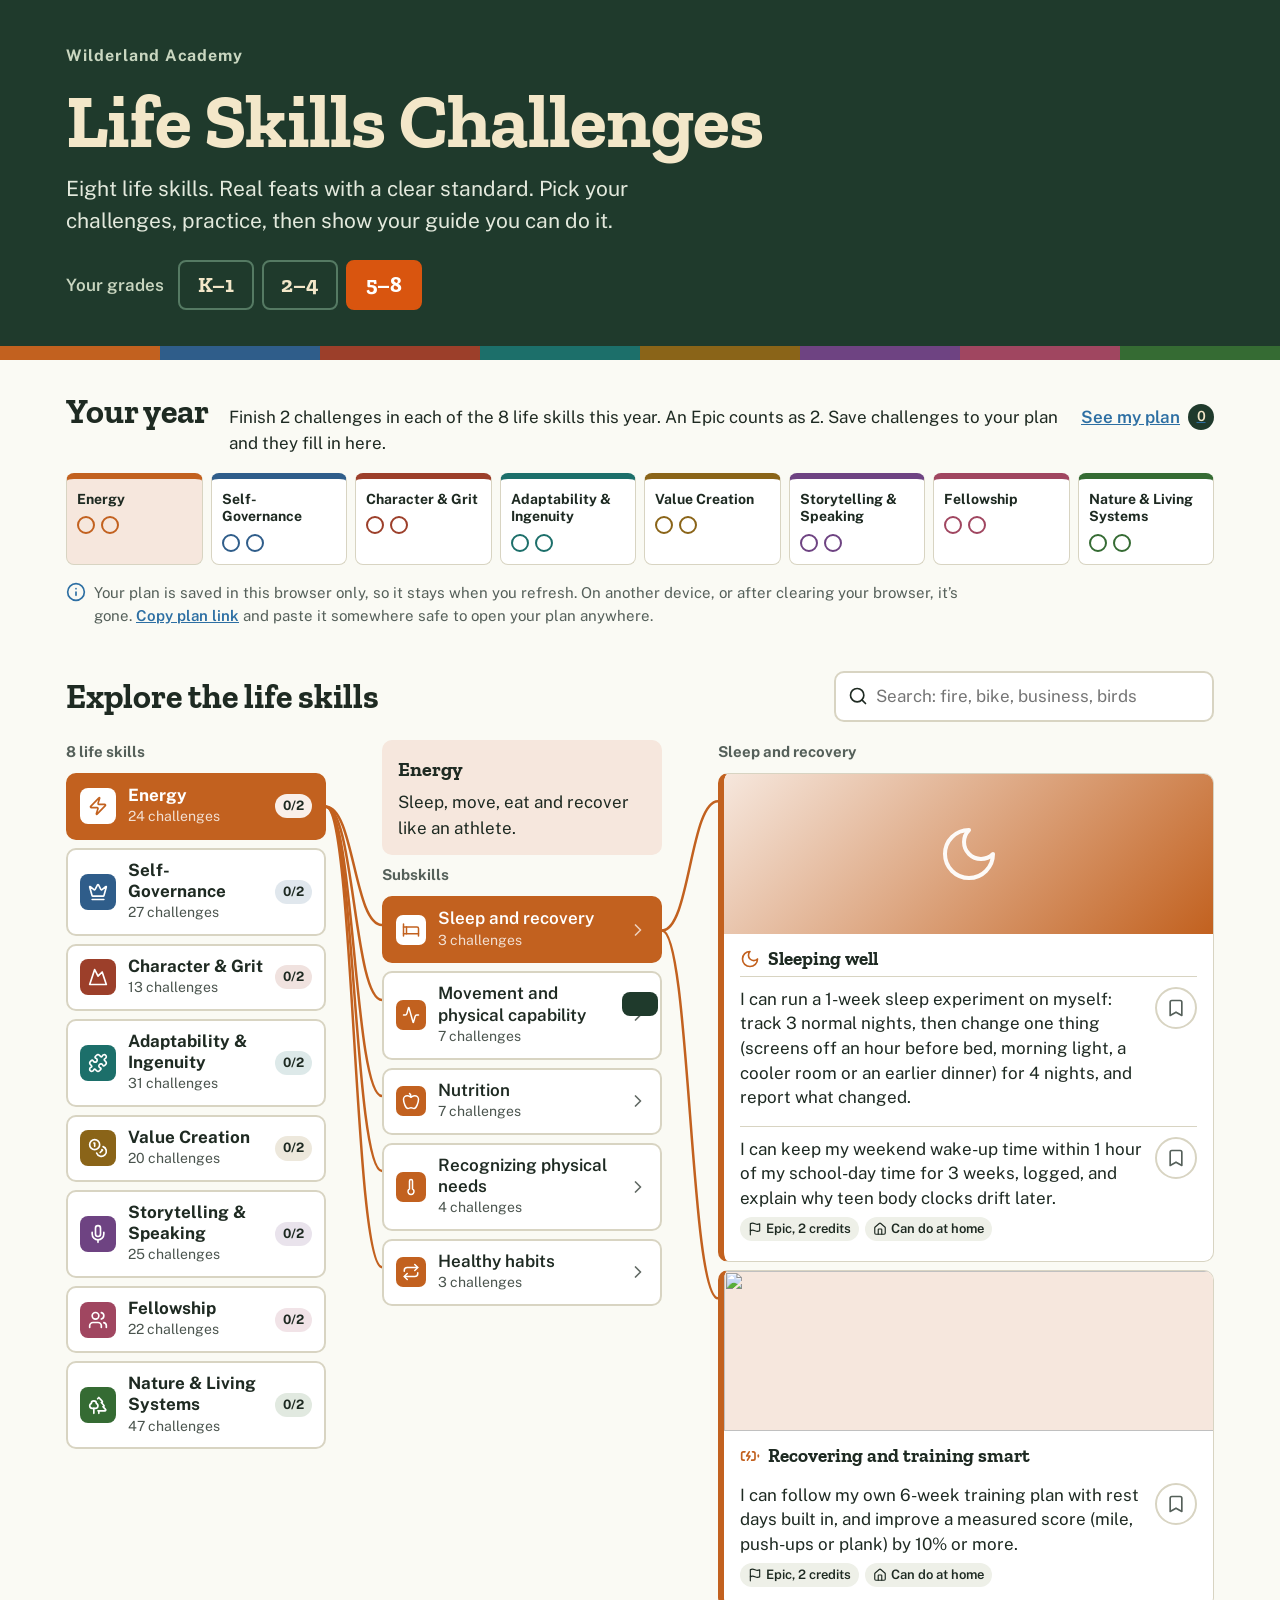
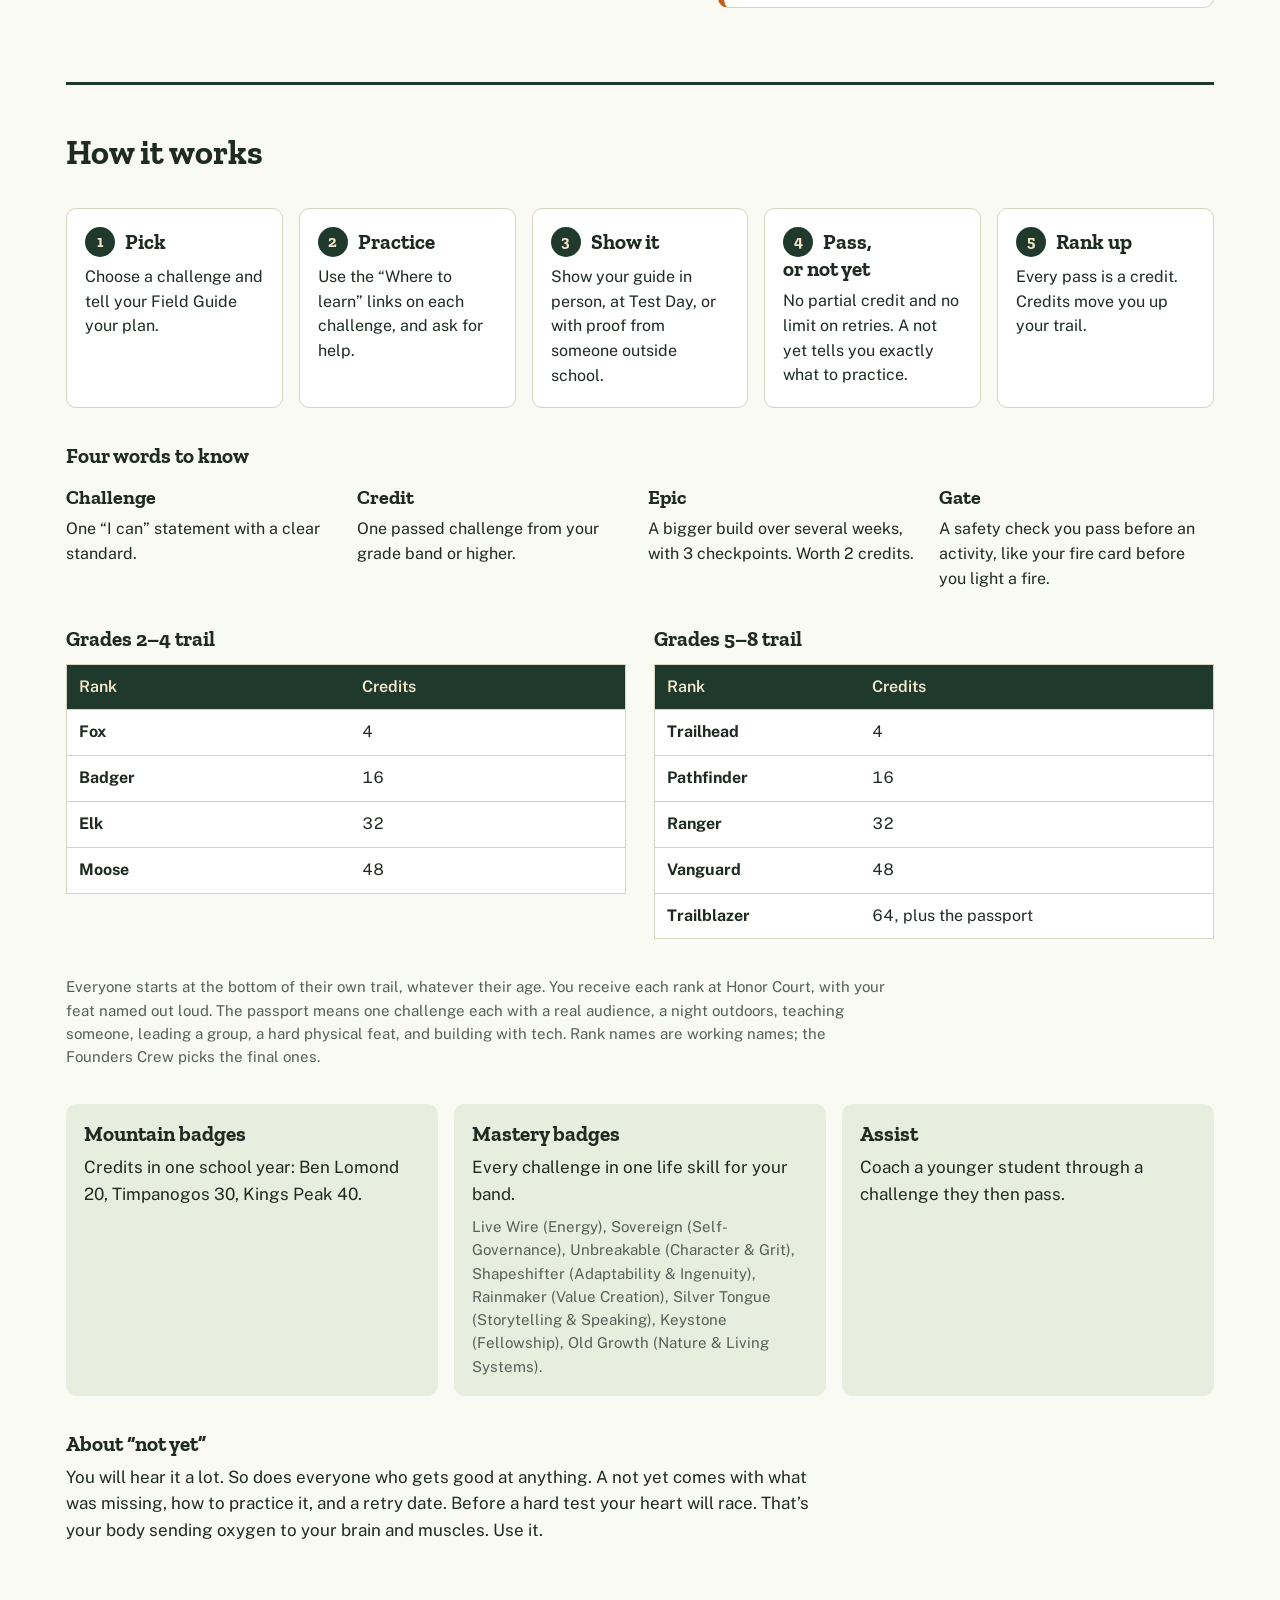
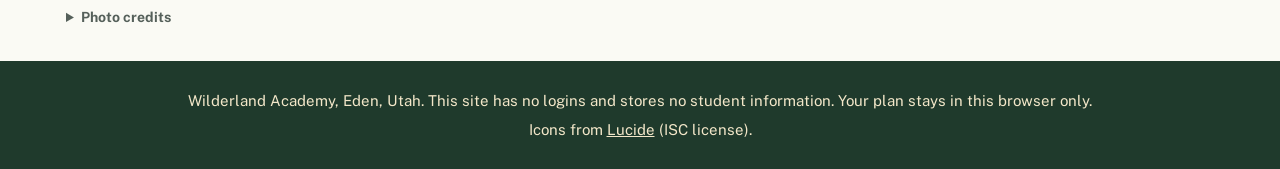
==== index.html @ 4d56d2d3 "Actual first draft" ====
<!doctype html>
<html lang="en">
<head>
<meta charset="utf-8">
<meta name="viewport" content="width=device-width, initial-scale=1">
<title>Wilderland Challenges</title>
<meta name="description" content="Every Wilderland Academy life skills challenge. Pick yours, practice, and show your guide.">
<link rel="preconnect" href="https://fonts.googleapis.com">
<link rel="preconnect" href="https://fonts.gstatic.com" crossorigin>
<link rel="stylesheet" href="https://fonts.googleapis.com/css2?family=Public+Sans:wght@400;600;700&family=Zilla+Slab:wght@600;700&display=swap">
<link rel="stylesheet" href="styles.css">
<link rel="icon" href="data:image/svg+xml,%3Csvg xmlns='http://www.w3.org/2000/svg' viewBox='0 0 32 32'%3E%3Crect width='32' height='32' rx='6' fill='%231F3A2C'/%3E%3Crect x='6' y='20' width='20' height='4' fill='%23E36A24'/%3E%3C/svg%3E">
</head>
<body>
<a class="skip" href="#tree">Skip to challenges</a>

<header class="top">
  <div class="top-inner">
    <p class="school">Wilderland Academy</p>
    <h1>Life Skills Challenges</h1>
    <p class="lede">Eight life skills. Real feats with a clear standard. Pick your challenges, practice, then show your guide you can do it.</p>
    <div class="bands" role="group" aria-label="Your grades">
      <span class="bands-label" id="bands-label">Your grades</span>
      <button class="band" data-band="K–1" aria-pressed="false">K–1</button>
      <button class="band" data-band="2–4" aria-pressed="false">2–4</button>
      <button class="band" data-band="5–8" aria-pressed="false">5–8</button>
    </div>
  </div>
  <div class="strip" id="strip" aria-hidden="true"></div>
</header>

<main>
  <section class="year" id="year" aria-labelledby="year-title">
    <div class="year-head">
      <h2 id="year-title">Your year</h2>
      <p id="year-goal"></p>
      <button class="link-btn" id="open-picks" type="button">See my plan <span class="count" id="picks-count">0</span></button>
    </div>
    <ol class="year-skills" id="year-skills"></ol>
    <p class="save-note"><svg class="ic" aria-hidden="true"><use href="icons.svg#i-info"/></svg>Your plan is saved in this browser only, so it stays when you refresh. On another device, or after clearing your browser, it’s gone. <button class="link-btn" data-copy-link type="button">Copy plan link</button> and paste it somewhere safe to open your plan anywhere.</p>
  </section>

  <section class="explore" aria-labelledby="explore-title">
    <div class="explore-head">
      <h2 id="explore-title">Explore the life skills</h2>
      <label class="search">
        <svg class="ic" aria-hidden="true"><use href="icons.svg#i-search"/></svg>
        <span class="sr">Search all challenges</span>
        <input id="q" type="search" placeholder="Search: fire, bike, business, birds" autocomplete="off">
      </label>
    </div>
    <p id="k1-note" class="note" hidden><b>K–1 is for guides.</b> Every K–1 challenge is led by a guide with the whole crew and done in a single day. Plan one per life skill across the year.</p>

    <div class="tree" id="tree" tabindex="-1">
      <svg class="links" id="links" aria-hidden="true"></svg>
      <div class="col col-skills" id="col-skills" role="list" aria-label="Life skills"></div>
      <div class="col col-subs" id="col-subs" aria-live="polite"></div>
      <div class="col col-comps" id="col-comps" aria-live="polite"></div>
    </div>

    <div class="search-results" id="search-results" hidden aria-live="polite"></div>
  </section>

  <section id="how" class="how" aria-labelledby="how-title">
    <h2 id="how-title">How it works</h2>
    <ol class="steps">
      <li><h3>Pick</h3><p>Choose a challenge and tell your Field Guide your plan.</p></li>
      <li><h3>Practice</h3><p>Use the “Where to learn” links on each challenge, and ask for help.</p></li>
      <li><h3>Show it</h3><p>Show your guide in person, at Test Day, or with proof from someone outside school.</p></li>
      <li><h3>Pass, or not yet</h3><p>No partial credit and no limit on retries. A not yet tells you exactly what to practice.</p></li>
      <li><h3>Rank up</h3><p>Every pass is a credit. Credits move you up your trail.</p></li>
    </ol>

    <div class="words">
      <h3>Four words to know</h3>
      <dl>
        <div><dt>Challenge</dt><dd>One “I can” statement with a clear standard.</dd></div>
        <div><dt>Credit</dt><dd>One passed challenge from your grade band or higher.</dd></div>
        <div><dt>Epic</dt><dd>A bigger build over several weeks, with 3 checkpoints. Worth 2 credits.</dd></div>
        <div><dt>Gate</dt><dd>A safety check you pass before an activity, like your fire card before you light a fire.</dd></div>
      </dl>
    </div>

    <div class="trails">
      <div class="trail">
        <h3>Grades 2–4 trail</h3>
        <table>
          <thead><tr><th scope="col">Rank</th><th scope="col">Credits</th></tr></thead>
          <tbody>
            <tr><td>Fox</td><td>4</td></tr>
            <tr><td>Badger</td><td>16</td></tr>
            <tr><td>Elk</td><td>32</td></tr>
            <tr><td>Moose</td><td>48</td></tr>
          </tbody>
        </table>
      </div>
      <div class="trail">
        <h3>Grades 5–8 trail</h3>
        <table>
          <thead><tr><th scope="col">Rank</th><th scope="col">Credits</th></tr></thead>
          <tbody>
            <tr><td>Trailhead</td><td>4</td></tr>
            <tr><td>Pathfinder</td><td>16</td></tr>
            <tr><td>Ranger</td><td>32</td></tr>
            <tr><td>Vanguard</td><td>48</td></tr>
            <tr><td>Trailblazer</td><td>64, plus the passport</td></tr>
          </tbody>
        </table>
      </div>
    </div>
    <p class="fine">Everyone starts at the bottom of their own trail, whatever their age. You receive each rank at Honor Court, with your feat named out loud. The passport means one challenge each with a real audience, a night outdoors, teaching someone, leading a group, a hard physical feat, and building with tech. Rank names are working names; the Founders Crew picks the final ones.</p>

    <div class="badges">
      <div><h3>Mountain badges</h3><p>Credits in one school year: Ben Lomond 20, Timpanogos 30, Kings Peak 40.</p></div>
      <div><h3>Mastery badges</h3><p>Every challenge in one life skill for your band.</p><p class="badge-names" id="badge-names"></p></div>
      <div><h3>Assist</h3><p>Coach a younger student through a challenge they then pass.</p></div>
    </div>

    <div class="notyet">
      <h3>About “not yet”</h3>
      <p>You will hear it a lot. So does everyone who gets good at anything. A not yet comes with what was missing, how to practice it, and a retry date. Before a hard test your heart will race. That’s your body sending oxygen to your brain and muscles. Use it.</p>
    </div>
  </section>
</main>

<section class="credits" id="credits" hidden>
  <details><summary>Photo credits</summary><p>Photos from Wikimedia Commons, resized and cropped. Each is used under the license linked beside it.</p><ul id="credits-list"></ul></details>
</section>

<footer class="foot">
  <p>Wilderland Academy, Eden, Utah. This site has no logins and stores no student information. Your plan stays in this browser only.</p>
  <p>Icons from <a href="https://lucide.dev" rel="noopener">Lucide</a> (ISC license).</p>
</footer>

<dialog id="detail" class="sheet" aria-labelledby="d-title">
  <div class="sheet-inner" id="detail-body"></div>
</dialog>

<dialog id="picks" class="sheet" aria-labelledby="p-title">
  <div class="sheet-inner">
    <div class="sheet-head">
      <h2 id="p-title">My plan</h2>
      <button class="icon-btn" data-close aria-label="Close"><svg class="ic" aria-hidden="true"><use href="icons.svg#i-x"/></svg></button>
    </div>
    <p class="muted pad" id="picks-sum"></p>
    <ul id="picks-list" class="picks-list"></ul>
    <div class="sheet-actions" id="picks-actions">
      <button class="btn" data-copy-link type="button"><svg class="ic" aria-hidden="true"><use href="icons.svg#i-link"/></svg>Copy plan link</button>
      <button class="btn ghost" id="copy-picks" type="button"><svg class="ic" aria-hidden="true"><use href="icons.svg#i-copy"/></svg>Copy as a list</button>
      <button class="btn ghost" id="clear-picks" type="button"><svg class="ic" aria-hidden="true"><use href="icons.svg#i-trash-2"/></svg>Clear all</button>
    </div>
    <p class="fine pad">Your plan is saved in this browser only. The plan link opens it on any device, and you can paste the list into a message to your Field Guide.</p>
  </div>
</dialog>

<div id="toast" class="toast" role="status" aria-live="polite"></div>

<script src="data.js"></script>
<script src="app.js"></script>
</body>
</html>
---- styles.css ----
/* Layout: a dark masthead with the 8 life-skill colors as one band, a "your year" tracker,
   then a left-to-right tree: life skill -> subskill -> competency and its challenges. */
:root{
  --paper:#FAFAF4;
  --card:#FFFFFF;
  --forest:#1F3A2C;
  --cream:#F3E7C9;
  --ink:#1E2A22;
  --muted:#55605A;
  --line:#D8D4C2;
  --blaze:#D9550F;
  --water:#2D6FA3;
  --slab:'Zilla Slab', Rockwell, 'Roboto Slab', Georgia, serif;
  --sans:'Public Sans', 'Segoe UI', Roboto, Arial, sans-serif;
  color-scheme:light;
}
*{box-sizing:border-box}
html{scroll-behavior:smooth}
@media (prefers-reduced-motion:reduce){html{scroll-behavior:auto}*{transition:none!important}}
body{margin:0;background:var(--paper);color:var(--ink);font:400 17px/1.55 var(--sans);-webkit-font-smoothing:antialiased}
h1,h2,h3{font-family:var(--slab);font-weight:700;line-height:1.15;margin:0;text-wrap:balance}
h2{font-size:clamp(26px,3.4vw,34px)}
h3{font-size:21px}
p{margin:0}
a{color:var(--water)}
button{font:inherit;color:inherit}
:focus-visible{outline:3px solid var(--water);outline-offset:2px}
.sr{position:absolute;width:1px;height:1px;overflow:hidden;clip:rect(0 0 0 0);white-space:nowrap}
.skip{position:absolute;left:-999px;top:8px;background:var(--forest);color:var(--cream);padding:8px 14px;border-radius:6px;z-index:10}
.skip:focus{left:8px}
.ic{width:20px;height:20px;fill:none;stroke:currentColor;stroke-width:2;stroke-linecap:round;stroke-linejoin:round;flex:none}
.muted{color:var(--muted)}
.pad{padding:0 24px}

/* ---------- masthead ---------- */
.top{background:var(--forest);color:var(--cream)}
.top-inner{max-width:1180px;margin:0 auto;padding:44px max(16px,env(safe-area-inset-right,0px)) 36px max(16px,env(safe-area-inset-left,0px));display:flex;flex-direction:column;gap:14px}
.school{font-weight:700;font-size:16px;letter-spacing:.06em;color:#C9D6C0}
.top h1{font-size:clamp(40px,7vw,76px);letter-spacing:-.01em;line-height:1}
.lede{font-size:clamp(18px,2.2vw,21px);max-width:620px;color:#E3E9DD}
.bands{display:flex;align-items:center;gap:8px;flex-wrap:wrap;margin-top:8px}
.bands-label{font-weight:600;margin-right:6px;color:#C9D6C0}
.band{min-width:76px;min-height:46px;padding:6px 16px;border-radius:8px;border:2px solid #557A63;background:transparent;color:var(--cream);font-family:var(--slab);font-weight:700;font-size:22px;cursor:pointer}
.band:hover{border-color:var(--cream)}
.band[aria-pressed="true"]{background:var(--blaze);border-color:var(--blaze);color:#fff}
.strip{display:grid;grid-template-columns:repeat(8,1fr);height:14px}
.strip span{background:var(--c)}

main{max-width:1180px;margin:0 auto;padding:0 max(16px,env(safe-area-inset-right,0px)) 0 max(16px,env(safe-area-inset-left,0px))}

/* ---------- your year ---------- */
.year{padding:32px 0 8px;display:flex;flex-direction:column;gap:16px}
.year-head{display:flex;align-items:baseline;gap:8px 20px;flex-wrap:wrap}
.year-head p{flex:1 1 320px}
.link-btn{background:none;border:0;padding:0;cursor:pointer;color:var(--water);text-decoration:underline;font-weight:600;display:inline-flex;gap:8px;align-items:center}
.count{display:inline-grid;place-items:center;min-width:26px;height:26px;padding:0 7px;border-radius:13px;background:var(--forest);color:var(--cream);font-size:14px}
.year-skills{list-style:none;margin:0;padding:0;display:grid;grid-template-columns:repeat(8,minmax(0,1fr));gap:8px}
.ys{all:unset;box-sizing:border-box;cursor:pointer;display:flex;flex-direction:column;gap:8px;width:100%;height:100%;padding:12px 10px;border-radius:8px;background:var(--card);border:1px solid var(--line);border-top:6px solid var(--c)}
.ys:focus-visible{outline:3px solid var(--water);outline-offset:2px}
.ys[aria-current="true"]{background:var(--tint)}
.ys-name{font-weight:700;font-size:14px;line-height:1.25}
.dots{display:flex;gap:6px}
.dot{width:18px;height:18px;border-radius:50%;border:2px solid var(--c)}
.dot.on{background:var(--c)}
.ys.done .ys-name::after{content:" ✓";color:var(--c)}

/* ---------- explore / tree ---------- */
.explore{padding:36px 0 56px;display:flex;flex-direction:column;gap:18px}
.explore-head{display:flex;gap:12px 24px;align-items:center;justify-content:space-between;flex-wrap:wrap}
.search{flex:0 1 380px;display:flex;align-items:center;gap:8px;background:var(--card);border:2px solid var(--line);border-radius:10px;padding:0 12px;min-height:46px}
.search:focus-within{border-color:var(--water)}
.search input{flex:1;border:0;outline:0;font:inherit;background:transparent;min-width:0;padding:10px 0}
.note{background:var(--card);border-left:5px solid var(--water);padding:12px 16px;border-radius:6px;max-width:760px}

.tree{position:relative;display:grid;grid-template-columns:minmax(0,260px) minmax(0,280px) minmax(0,1fr);gap:56px;align-items:start}
.links{position:absolute;inset:0;width:100%;height:100%;pointer-events:none;overflow:visible}
.links path{fill:none;stroke-width:2.5}
.col{position:relative;display:flex;flex-direction:column;gap:8px;min-width:0}
.col-title{font-size:15px;font-weight:700;color:var(--muted);margin-bottom:2px;display:flex;align-items:center;gap:8px}
.back{display:none}

.node{all:unset;box-sizing:border-box;cursor:pointer;display:flex;align-items:center;gap:12px;width:100%;padding:10px 12px;border-radius:10px;background:var(--card);border:2px solid var(--line);min-height:56px}
.node:hover{border-color:var(--c)}
.node:focus-visible{outline:3px solid var(--water);outline-offset:2px}
.node[aria-current="true"]{border-color:var(--c);background:var(--c);color:#fff}
.node .badge{width:36px;height:36px;border-radius:8px;display:grid;place-items:center;background:var(--c);color:#fff;flex:none}
.node[aria-current="true"] .badge{background:#fff;color:var(--c)}
.node-text{flex:1;min-width:0;display:flex;flex-direction:column}
.node-name{font-weight:700;line-height:1.25}
.node-sub{font-size:14px;opacity:.8}
.node .chev{opacity:.7}
.node.sub{min-height:48px}
.node.sub .node-name{font-weight:600}
.prog{font-size:13px;font-weight:700;padding:2px 8px;border-radius:999px;background:var(--tint);color:var(--ink);flex:none}
.node[aria-current="true"] .prog{background:rgba(255,255,255,.9)}

.skill-intro{background:var(--tint);border-radius:10px;padding:14px 16px;display:flex;flex-direction:column;gap:4px}
.skill-intro b{font-family:var(--slab);font-size:20px}
.comp{background:var(--card);border:1px solid var(--line);border-left:6px solid var(--c);border-radius:10px;padding:14px 16px 10px;display:flex;flex-direction:column;gap:6px}
.comp h3{font-size:19px;display:flex;align-items:center;gap:8px}
.comp h3 .ic{color:var(--c)}
.ch{display:flex;gap:12px;align-items:flex-start;padding:10px 0;border-top:1px solid var(--line)}
.ch:first-of-type{border-top:0}
.ch-open{all:unset;cursor:pointer;flex:1;min-width:0;display:flex;flex-direction:column;gap:6px}
.ch-open:focus-visible{outline:3px solid var(--water);outline-offset:2px}
.ch-text{line-height:1.45}
.ch-open:hover .ch-text{text-decoration:underline;text-decoration-color:var(--c)}
.tags{display:flex;gap:6px;flex-wrap:wrap}
.tag{font-size:13px;font-weight:600;padding:2px 8px;border-radius:999px;background:#EEF0E8;color:var(--ink);display:inline-flex;align-items:center;gap:4px}
.tag .ic{width:14px;height:14px}
.pick{width:42px;height:42px;border-radius:50%;border:2px solid var(--line);background:var(--card);display:grid;place-items:center;cursor:pointer;color:var(--muted);flex:none}
.pick[aria-pressed="true"]{background:var(--forest);border-color:var(--forest);color:var(--cream)}
.empty-col{color:var(--muted);font-size:15px;padding:8px 2px}

.search-results{display:flex;flex-direction:column;gap:12px}
.search-results .comp{max-width:820px}

/* ---------- how it works ---------- */
.how{border-top:3px solid var(--forest);padding:48px 0 64px;display:flex;flex-direction:column;gap:36px}
.steps{list-style:none;padding:0;margin:0;display:grid;grid-template-columns:repeat(5,minmax(0,1fr));gap:16px;counter-reset:s}
.steps li{counter-increment:s;background:var(--card);border:1px solid var(--line);border-radius:10px;padding:18px}
.steps h3::before{content:counter(s);display:inline-grid;place-items:center;width:30px;height:30px;border-radius:50%;background:var(--forest);color:var(--cream);font-size:16px;margin-right:10px;vertical-align:2px}
.steps p{margin-top:8px;font-size:16px}
.words dl{margin:14px 0 0;display:grid;grid-template-columns:repeat(auto-fit,minmax(220px,1fr));gap:16px}
.words dt{font-family:var(--slab);font-weight:700;font-size:20px}
.words dd{margin:4px 0 0;font-size:16px}
.trails{display:grid;grid-template-columns:1fr 1fr;gap:28px}
.trail table{width:100%;border-collapse:collapse;margin-top:12px;background:var(--card);border:1px solid var(--line);font-variant-numeric:tabular-nums}
.trail th,.trail td{text-align:left;padding:10px 12px;border-bottom:1px solid var(--line);font-size:16px}
.trail th{background:var(--forest);color:var(--cream);font-weight:600}
.trail td:first-child{font-weight:700}
.fine{font-size:15px;color:var(--muted);max-width:820px}
.badges{display:grid;grid-template-columns:repeat(3,minmax(0,1fr));gap:16px}
.badges>div{background:#E7EEDD;border-radius:10px;padding:18px;display:flex;flex-direction:column;gap:8px}
.badge-names{font-size:15px;color:var(--muted)}
.notyet{max-width:760px;display:flex;flex-direction:column;gap:8px}
.foot{background:var(--forest);color:var(--cream);padding:28px max(16px,env(safe-area-inset-right,0px)) 28px max(16px,env(safe-area-inset-left,0px));font-size:15px;display:flex;flex-direction:column;gap:6px;align-items:center;text-align:center}
.foot a{color:var(--cream)}

/* ---------- sheets ---------- */
.sheet{border:0;padding:0;border-radius:14px;width:min(720px,calc(100vw - 32px));max-height:calc(100vh - 48px);background:var(--paper);color:var(--ink);box-shadow:0 24px 60px rgba(30,42,34,.35)}
.sheet::backdrop{background:rgba(30,42,34,.55)}
.sheet-inner{display:flex;flex-direction:column;gap:18px;padding:0 0 24px}
.d-band{background:var(--c);color:#fff;padding:22px 72px 20px 24px;display:flex;gap:14px;align-items:center}
.d-band .badge{width:48px;height:48px;border-radius:10px;background:#fff;color:var(--c);display:grid;place-items:center;flex:none}
.d-band .badge .ic{width:26px;height:26px}
.d-crumb{font-size:15px;font-weight:600;line-height:1.35}
.sheet-head{display:flex;justify-content:space-between;align-items:flex-start;gap:16px;padding:22px 24px 0}
.sheet-sec{padding:0 24px;display:flex;flex-direction:column;gap:6px}
.sheet-sec h3{font-size:19px}
.icon-btn{width:42px;height:42px;border-radius:50%;border:2px solid var(--line);background:var(--card);display:grid;place-items:center;cursor:pointer;flex:none}
.d-close{position:absolute;right:14px;top:14px;z-index:2}
.d-title{font-family:var(--sans);font-weight:700;font-size:22px;line-height:1.35;padding:0 24px}
.facts{display:grid;grid-template-columns:repeat(auto-fit,minmax(150px,1fr));gap:12px;padding:0 24px}
.fact{background:var(--card);border:1px solid var(--line);border-radius:8px;padding:12px 14px;font-size:15px}
.fact b{display:block;font-size:14px;color:var(--muted);font-weight:600;margin-bottom:2px}
.callout{margin:0 24px;padding:14px 16px;border-radius:8px;background:var(--card);border-left:5px solid var(--water);font-size:16px}
.res{list-style:none;margin:0;padding:0;display:flex;flex-direction:column;gap:8px}
.res a{display:inline-flex;gap:6px;align-items:center;font-weight:600}
.res small{color:var(--muted);font-weight:400}
.cps{margin:0;padding-left:22px;display:flex;flex-direction:column;gap:4px}
.sheet-actions{display:flex;gap:12px;flex-wrap:wrap;padding:0 24px}
.btn{display:inline-flex;align-items:center;gap:8px;min-height:44px;padding:8px 18px;border-radius:8px;border:2px solid var(--forest);background:var(--forest);color:var(--cream);font-weight:700;cursor:pointer}
.btn.ghost{background:var(--card);color:var(--forest)}
.picks-list{list-style:none;margin:0;padding:0 24px;display:flex;flex-direction:column;gap:10px}
.picks-list li{display:flex;gap:12px;align-items:flex-start;background:var(--card);border:1px solid var(--line);border-left:5px solid var(--c);border-radius:8px;padding:10px 12px}
.picks-list li button.open{all:unset;cursor:pointer;flex:1;font-size:16px}
.picks-list li button.open:focus-visible{outline:3px solid var(--water)}
.picks-list .sk{display:block;font-size:13px;color:var(--muted);font-weight:600}
.toast{position:fixed;left:50%;bottom:calc(24px + env(safe-area-inset-bottom,0px));transform:translateX(-50%) translateY(140px);background:var(--forest);color:var(--cream);padding:12px 18px;border-radius:8px;font-weight:600;transition:transform .2s ease;z-index:20}
.toast.show{transform:translateX(-50%) translateY(0)}

/* ---------- responsive ---------- */
@media (max-width:1060px){
  .year-skills{grid-template-columns:repeat(4,minmax(0,1fr))}
  .tree{grid-template-columns:minmax(0,230px) minmax(0,240px) minmax(0,1fr);gap:40px}
  .steps{grid-template-columns:repeat(2,minmax(0,1fr))}
  .badges{grid-template-columns:1fr}
}
/* Narrow: one level of the tree at a time, with a back button. */
@media (max-width:820px){
  .tree{display:block}
  .links{display:none}
  .col{display:none}
  .tree[data-level="0"] .col-skills,
  .tree[data-level="1"] .col-subs,
  .tree[data-level="2"] .col-comps{display:flex}
  .back{display:inline-flex;align-items:center;gap:4px;background:none;border:0;padding:6px 0;color:var(--water);font-weight:700;cursor:pointer}
}
@media (max-width:640px){
  body{font-size:16px}
  .year-skills{grid-template-columns:repeat(2,minmax(0,1fr))}
  .trails{grid-template-columns:1fr}
  .steps{grid-template-columns:1fr}
  .search{flex:1 1 100%}
  .sheet{width:100vw;max-width:100vw;max-height:100vh;height:100vh;border-radius:0;margin:0}
}

/* additions: subskill icons, photos, save note, credits */
.node.sub .badge{width:30px;height:30px;border-radius:7px}
.node.sub .badge .ic{width:18px;height:18px}
.comp{overflow:hidden}
.comp.has-img{padding-top:0}
.comp-img{display:block;width:calc(100% + 32px);max-width:none;height:160px;object-fit:cover;margin:0 -16px 8px;background:var(--tint)}
.d-img{display:block;width:100%;height:220px;object-fit:cover;background:var(--tint)}
.credit{font-size:13px;color:var(--muted);padding:0 24px}
.credit a{color:var(--muted)}
.save-note{display:block;font-size:15px;color:var(--muted);max-width:900px;padding-left:28px;position:relative}
.save-note .ic{position:absolute;left:0;top:1px;color:var(--water)}
.save-note .link-btn{display:inline;font-size:15px}
.credits{max-width:1180px;margin:0 auto 32px;padding:0 max(16px,env(safe-area-inset-right,0px)) 0 max(16px,env(safe-area-inset-left,0px));font-size:14px;color:var(--muted)}
.credits summary{cursor:pointer;font-weight:700}
.credits ul{margin:10px 0 0;padding-left:18px;display:flex;flex-direction:column;gap:4px}
@media (max-width:640px){.comp-img{height:130px}}
.comp-band{display:grid;place-items:center;background:linear-gradient(135deg,var(--tint),var(--c));color:#fff}
.comp-band .ic{width:64px;height:64px;stroke-width:1.5;opacity:.95}
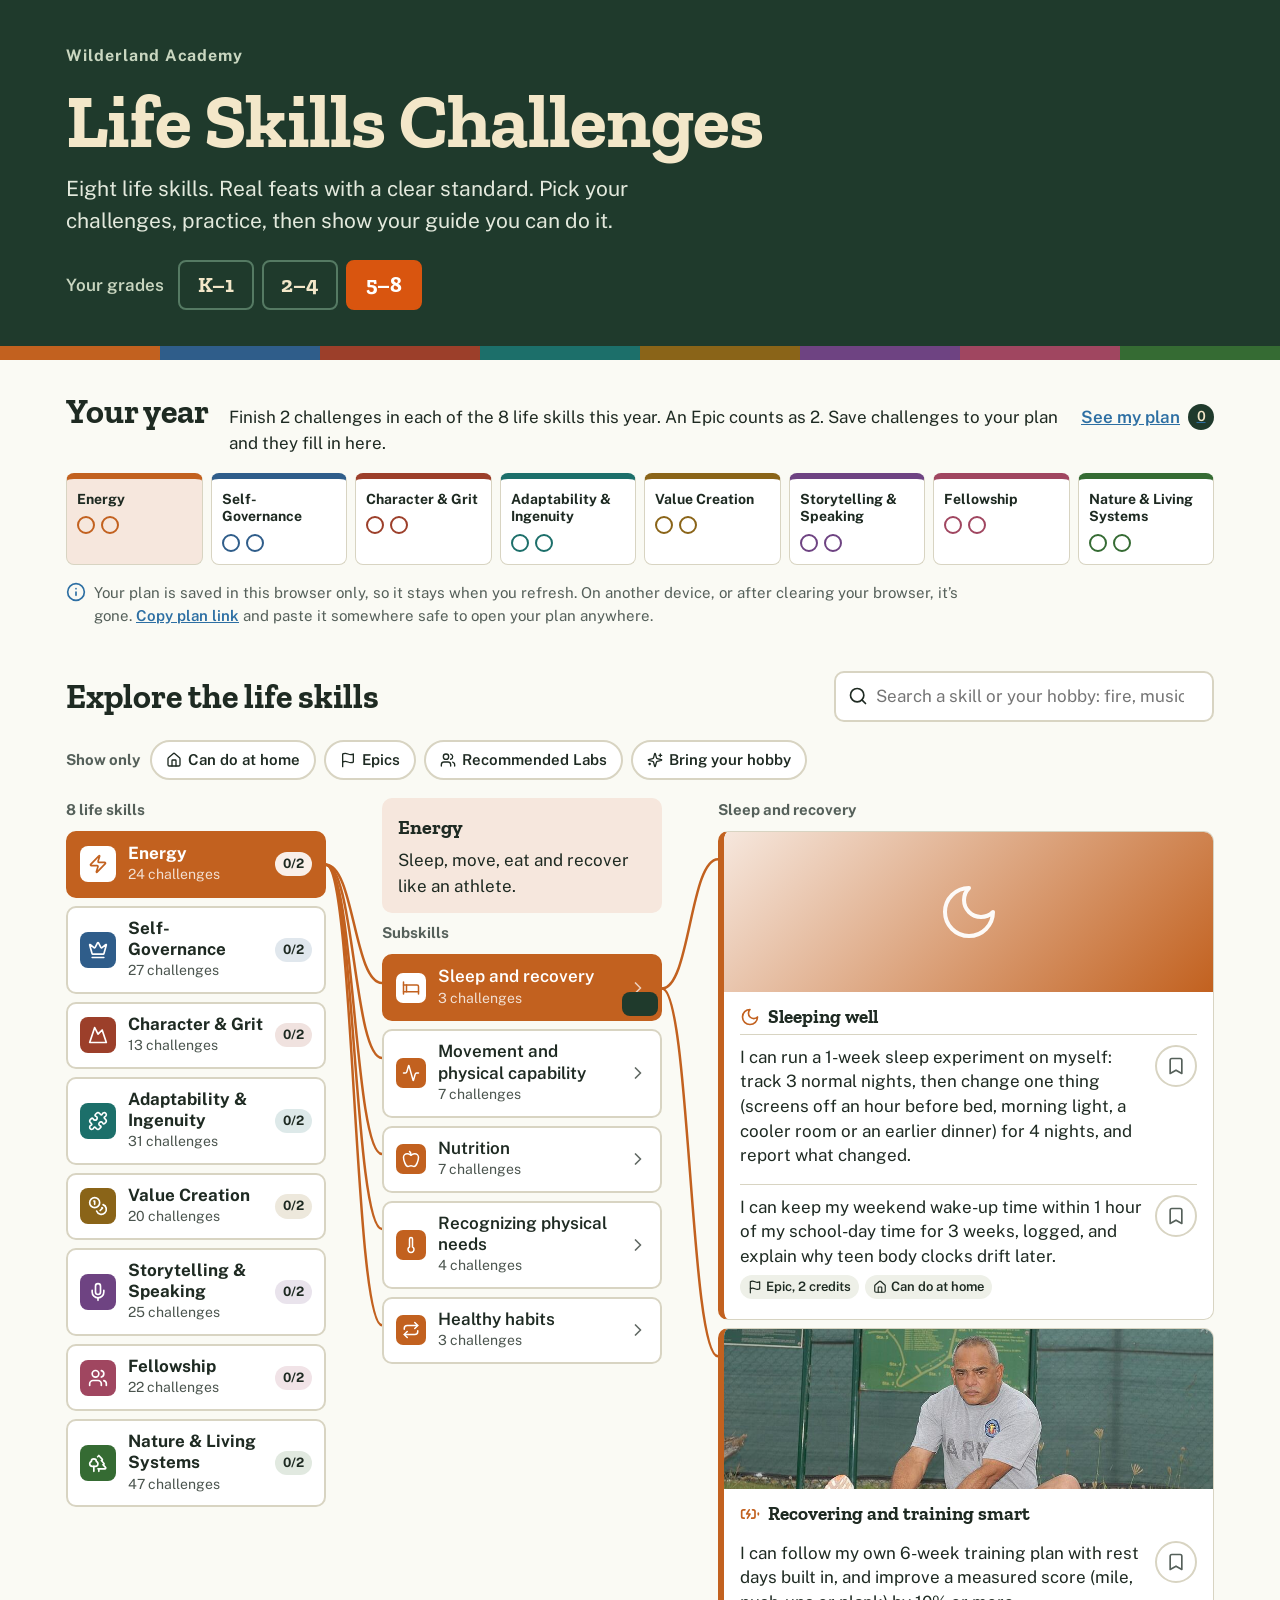
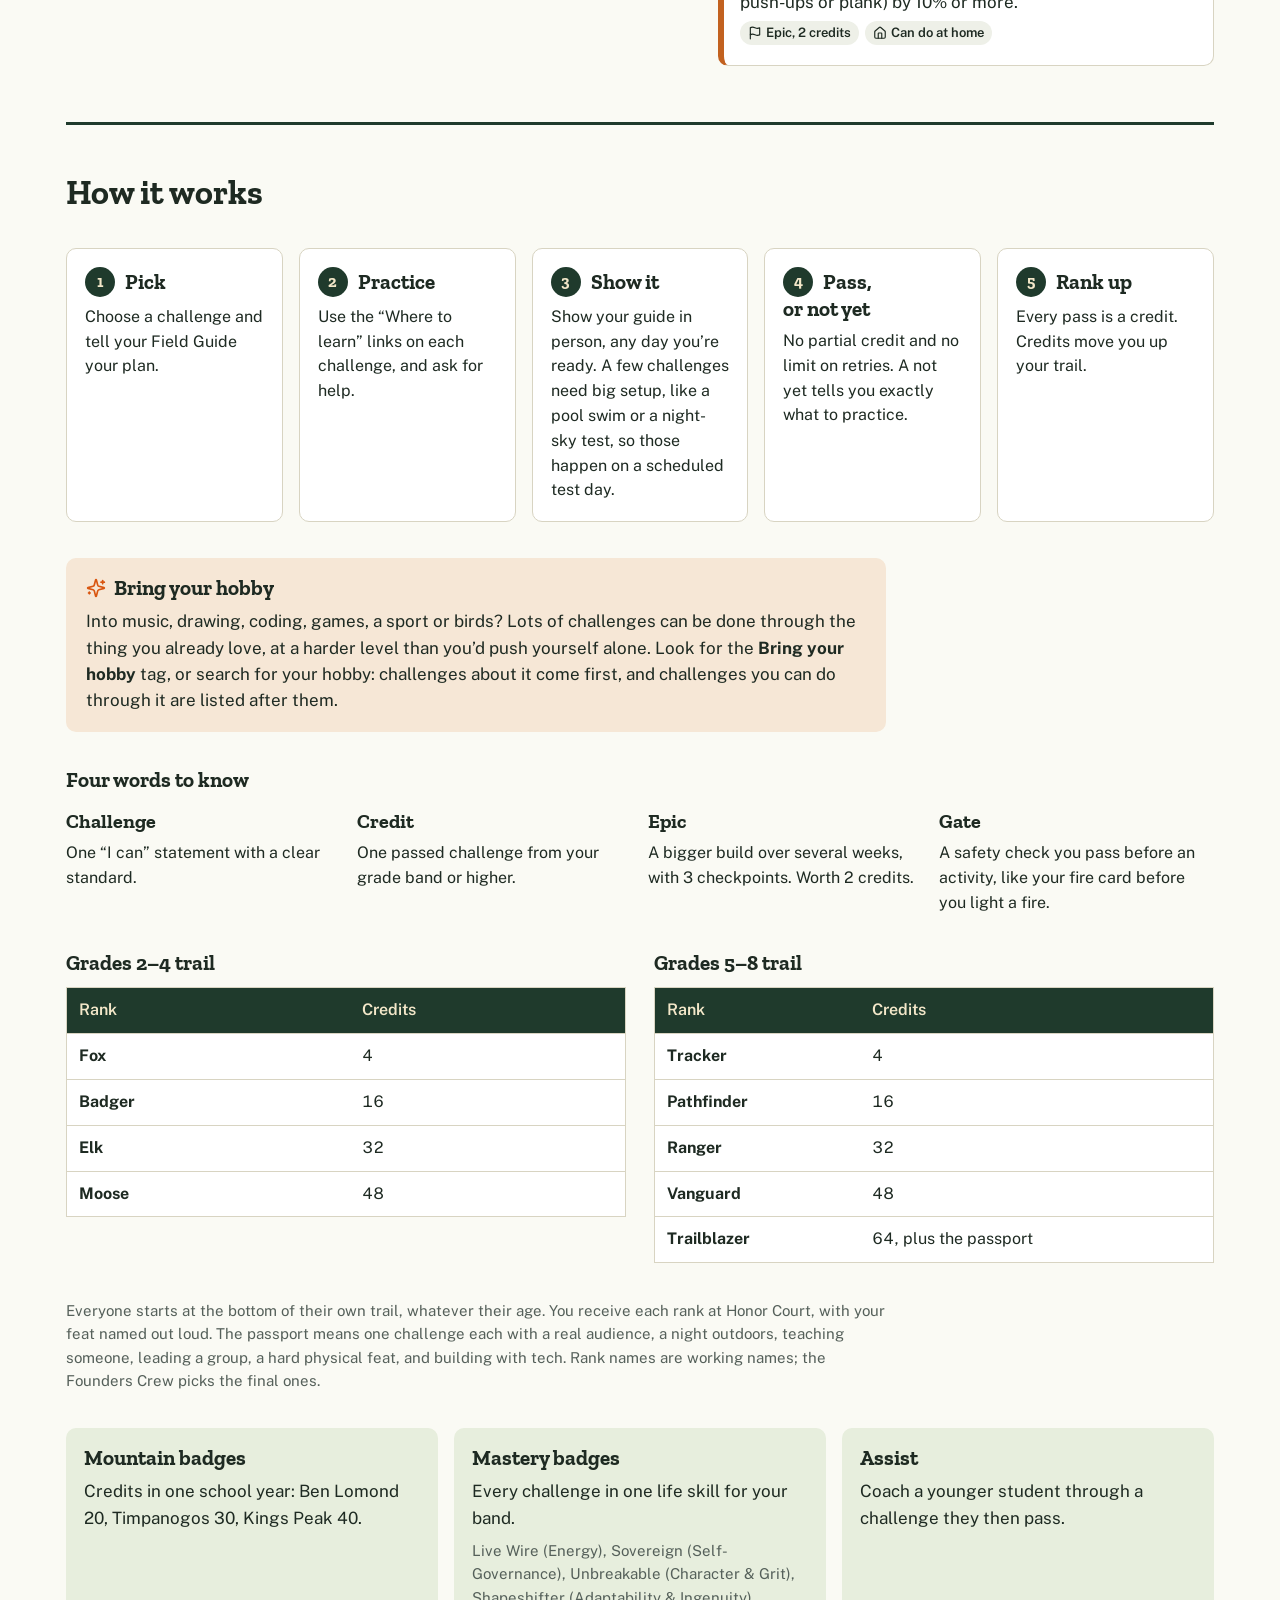
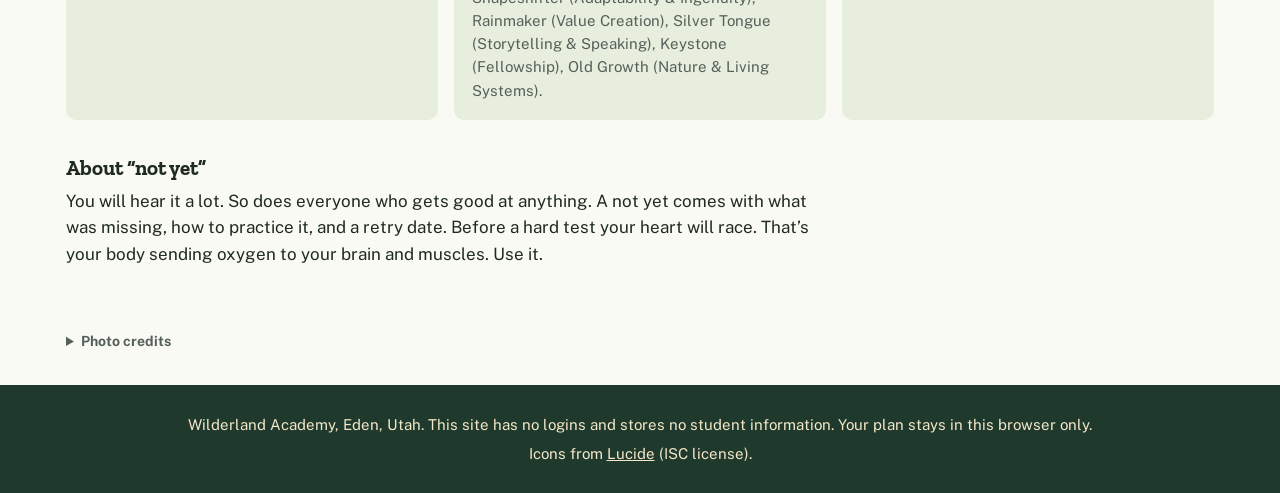
==== commit 0502b600: "Add steps and verified links for all challenges, hobby tagging, filters, search fixes, Tracker renam" ====
--- a/index.html
+++ b/index.html
@@ -46,10 +46,18 @@
       <label class="search">
         <svg class="ic" aria-hidden="true"><use href="icons.svg#i-search"/></svg>
         <span class="sr">Search all challenges</span>
-        <input id="q" type="search" placeholder="Search: fire, bike, business, birds" autocomplete="off">
+        <input id="q" type="search" placeholder="Search a skill or your hobby: fire, music, coding, birds" autocomplete="off">
       </label>
     </div>
-    <p id="k1-note" class="note" hidden><b>K–1 is for guides.</b> Every K–1 challenge is led by a guide with the whole crew and done in a single day. Plan one per life skill across the year.</p>
+    <div class="filters" role="group" aria-label="Show only">
+      <span class="filters-label">Show only</span>
+      <button class="chip" type="button" data-filter="home" aria-pressed="false"><svg class="ic" aria-hidden="true"><use href="icons.svg#i-house"/></svg>Can do at home</button>
+      <button class="chip" type="button" data-filter="epic" aria-pressed="false"><svg class="ic" aria-hidden="true"><use href="icons.svg#i-flag"/></svg>Epics</button>
+      <button class="chip" type="button" data-filter="lab" aria-pressed="false"><svg class="ic" aria-hidden="true"><use href="icons.svg#i-users"/></svg>Recommended Labs</button>
+      <button class="chip" type="button" data-filter="any" aria-pressed="false"><svg class="ic" aria-hidden="true"><use href="icons.svg#i-sparkles"/></svg>Bring your hobby</button>
+      <button class="link-btn" type="button" id="clear-filters" hidden>Clear filters</button>
+    </div>
+    <div id="k1-note" class="note k1-note" hidden><p><b>K–1 is for guides.</b> Every K–1 challenge is led by a guide with the whole crew. Some fit in a day, and some run over several days or weeks.</p><ul><li>Plan to cover <b>at least 3 challenges in each of the 8 life skills</b> this year.</li><li>Run <b>at least 2 life skill challenges a week</b>.</li></ul><p><b>These are here to inspire you.</b> Make up your own challenges whenever you have a better idea for your crew. Just make sure each one builds one of the 8 life skills.</p></div>
 
     <div class="tree" id="tree" tabindex="-1">
       <svg class="links" id="links" aria-hidden="true"></svg>
@@ -66,10 +74,15 @@
     <ol class="steps">
       <li><h3>Pick</h3><p>Choose a challenge and tell your Field Guide your plan.</p></li>
       <li><h3>Practice</h3><p>Use the “Where to learn” links on each challenge, and ask for help.</p></li>
-      <li><h3>Show it</h3><p>Show your guide in person, at Test Day, or with proof from someone outside school.</p></li>
+      <li><h3>Show it</h3><p>Show your guide in person, any day you’re ready. A few challenges need big setup, like a pool swim or a night-sky test, so those happen on a scheduled test day.</p></li>
       <li><h3>Pass, or not yet</h3><p>No partial credit and no limit on retries. A not yet tells you exactly what to practice.</p></li>
       <li><h3>Rank up</h3><p>Every pass is a credit. Credits move you up your trail.</p></li>
     </ol>
+
+    <div class="bring">
+      <h3><svg class="ic" aria-hidden="true"><use href="icons.svg#i-sparkles"/></svg>Bring your hobby</h3>
+      <p>Into music, drawing, coding, games, a sport or birds? Lots of challenges can be done through the thing you already love, at a harder level than you’d push yourself alone. Look for the <b>Bring your hobby</b> tag, or search for your hobby: challenges about it come first, and challenges you can do through it are listed after them.</p>
+    </div>
 
     <div class="words">
       <h3>Four words to know</h3>
@@ -99,7 +112,7 @@
         <table>
           <thead><tr><th scope="col">Rank</th><th scope="col">Credits</th></tr></thead>
           <tbody>
-            <tr><td>Trailhead</td><td>4</td></tr>
+            <tr><td>Tracker</td><td>4</td></tr>
             <tr><td>Pathfinder</td><td>16</td></tr>
             <tr><td>Ranger</td><td>32</td></tr>
             <tr><td>Vanguard</td><td>48</td></tr>
--- a/styles.css
+++ b/styles.css
@@ -25,6 +25,7 @@
 a{color:var(--water)}
 button{font:inherit;color:inherit}
 :focus-visible{outline:3px solid var(--water);outline-offset:2px}
+[hidden]{display:none !important}
 .sr{position:absolute;width:1px;height:1px;overflow:hidden;clip:rect(0 0 0 0);white-space:nowrap}
 .skip{position:absolute;left:-999px;top:8px;background:var(--forest);color:var(--cream);padding:8px 14px;border-radius:6px;z-index:10}
 .skip:focus{left:8px}
@@ -214,3 +215,35 @@
 @media (max-width:640px){.comp-img{height:130px}}
 .comp-band{display:grid;place-items:center;background:linear-gradient(135deg,var(--tint),var(--c));color:#fff}
 .comp-band .ic{width:64px;height:64px;stroke-width:1.5;opacity:.95}
+
+/* filters, hobbies, steps */
+.filters{display:flex;flex-wrap:wrap;align-items:center;gap:8px}
+.filters-label{font-size:15px;font-weight:700;color:var(--muted);margin-right:2px}
+.chip{display:inline-flex;align-items:center;gap:6px;min-height:40px;padding:6px 14px;border-radius:999px;border:2px solid var(--line);background:var(--card);color:var(--ink);font-weight:600;font-size:15px;cursor:pointer}
+.chip .ic{width:16px;height:16px}
+.chip:hover{border-color:var(--forest)}
+.chip[aria-pressed="true"]{background:var(--forest);border-color:var(--forest);color:var(--cream)}
+.tag-hob{background:#F6E7D6;color:#7A3B0E}
+.ch-idea{font-size:15px;color:var(--muted);font-style:italic;line-height:1.4}
+.hob-more{margin-top:12px;padding-top:20px;border-top:3px dashed var(--line);display:flex;flex-direction:column;gap:10px;max-width:820px}
+.hob-more h3{font-size:21px;display:flex;align-items:center;gap:8px}
+.hob-more h3 .ic{color:var(--blaze)}
+.hob-list{display:flex;flex-direction:column;gap:8px}
+.hob-item{background:var(--card);border:1px solid var(--line);border-left:6px solid var(--c);border-radius:10px;padding:10px 16px 2px}
+.hob-skill{font-size:13px;font-weight:700;color:var(--muted);display:flex;align-items:center;gap:6px}
+.hob-skill .ic{width:15px;height:15px;color:var(--c)}
+.hob-item .ch{border-top:0;padding-top:6px}
+.hob-sec h3{display:flex;align-items:center;gap:8px}
+.hob-sec h3 .ic{color:var(--blaze)}
+.hob-chips{display:flex;flex-wrap:wrap;gap:6px;align-items:center;font-size:15px}
+.hob-idea{font-style:italic;color:var(--muted);font-size:16px}
+.cps.steps-list li{padding-left:2px}
+.bring{background:#F6E7D6;border-radius:10px;padding:18px 20px;display:flex;flex-direction:column;gap:8px;max-width:820px}
+.bring h3{display:flex;align-items:center;gap:8px}
+.bring h3 .ic{color:var(--blaze)}
+.hob-sub{font-size:15px;font-weight:700;color:var(--ink);margin-top:6px}
+.hob-more .hob-item+.hob-item{margin-top:0}
+.hob-more{gap:8px}
+
+.k1-note{display:flex;flex-direction:column;gap:8px}
+.k1-note ul{margin:0;padding-left:22px;display:flex;flex-direction:column;gap:4px}
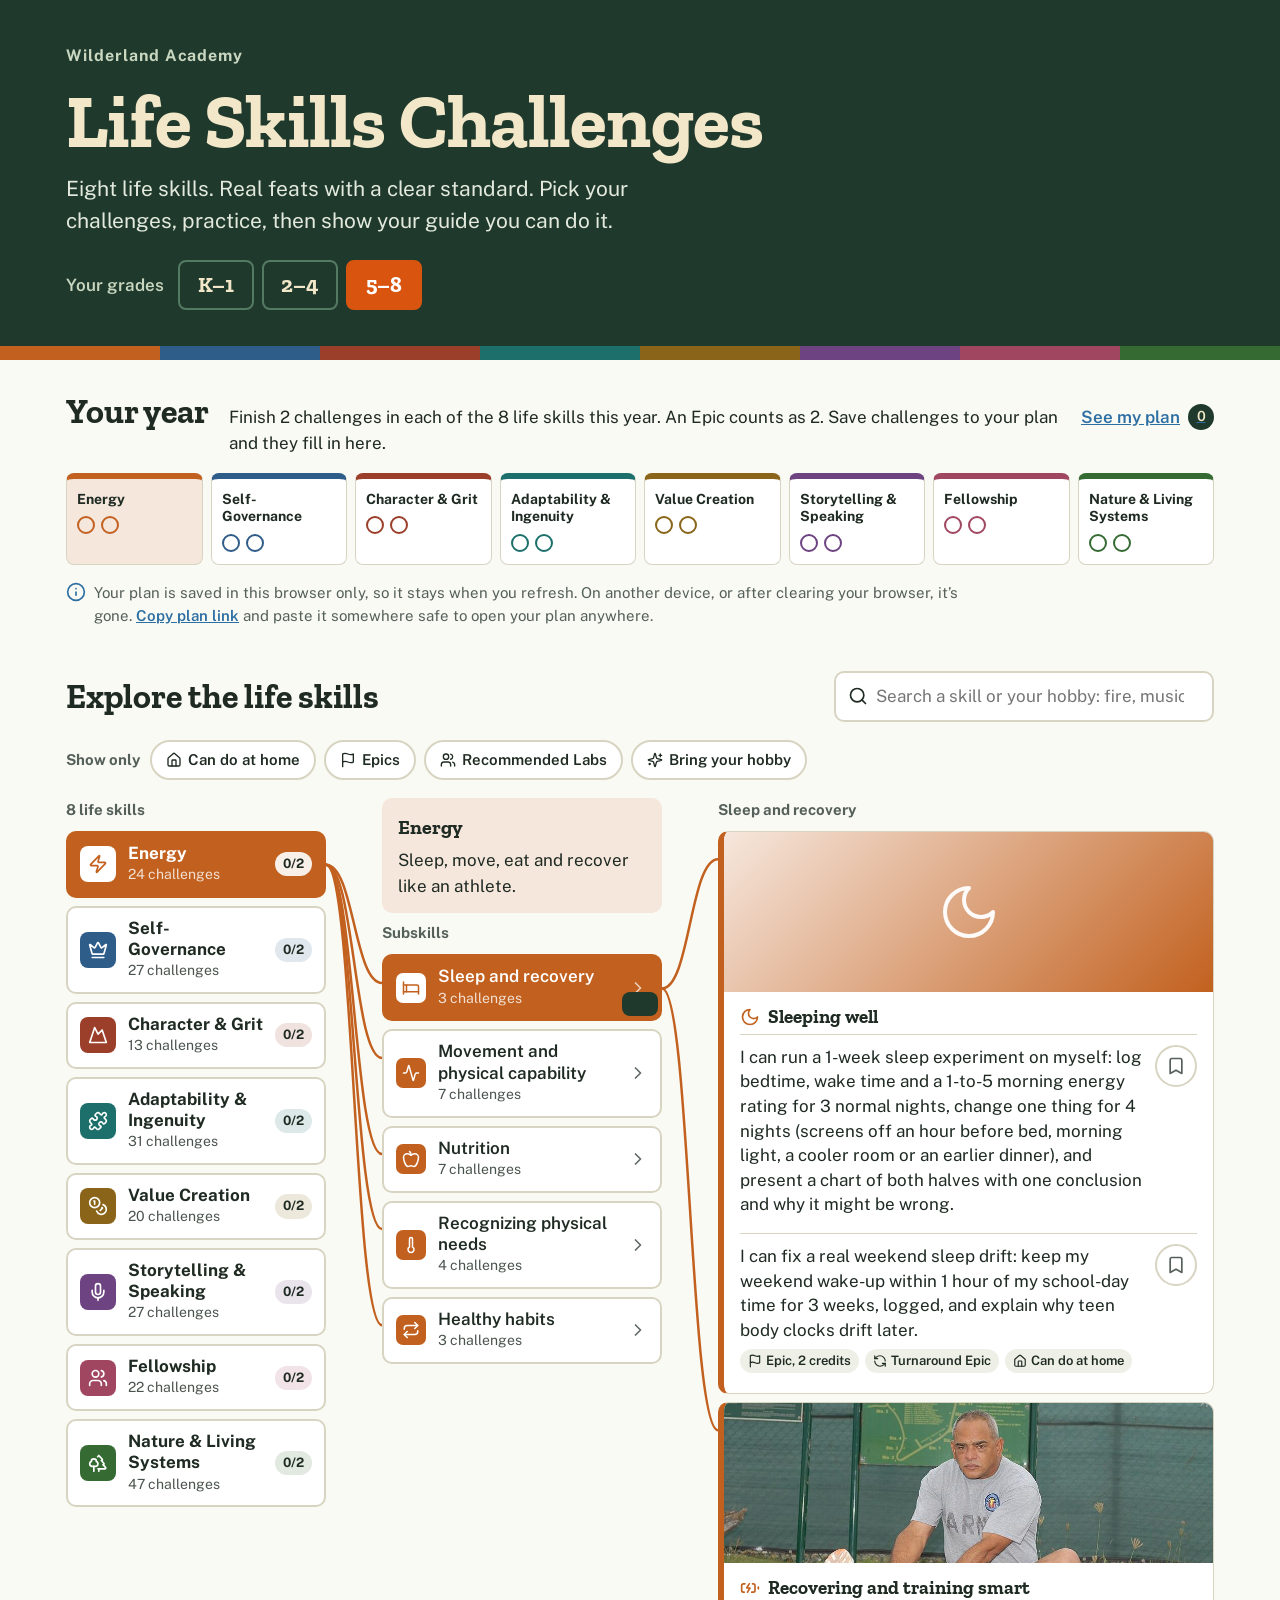
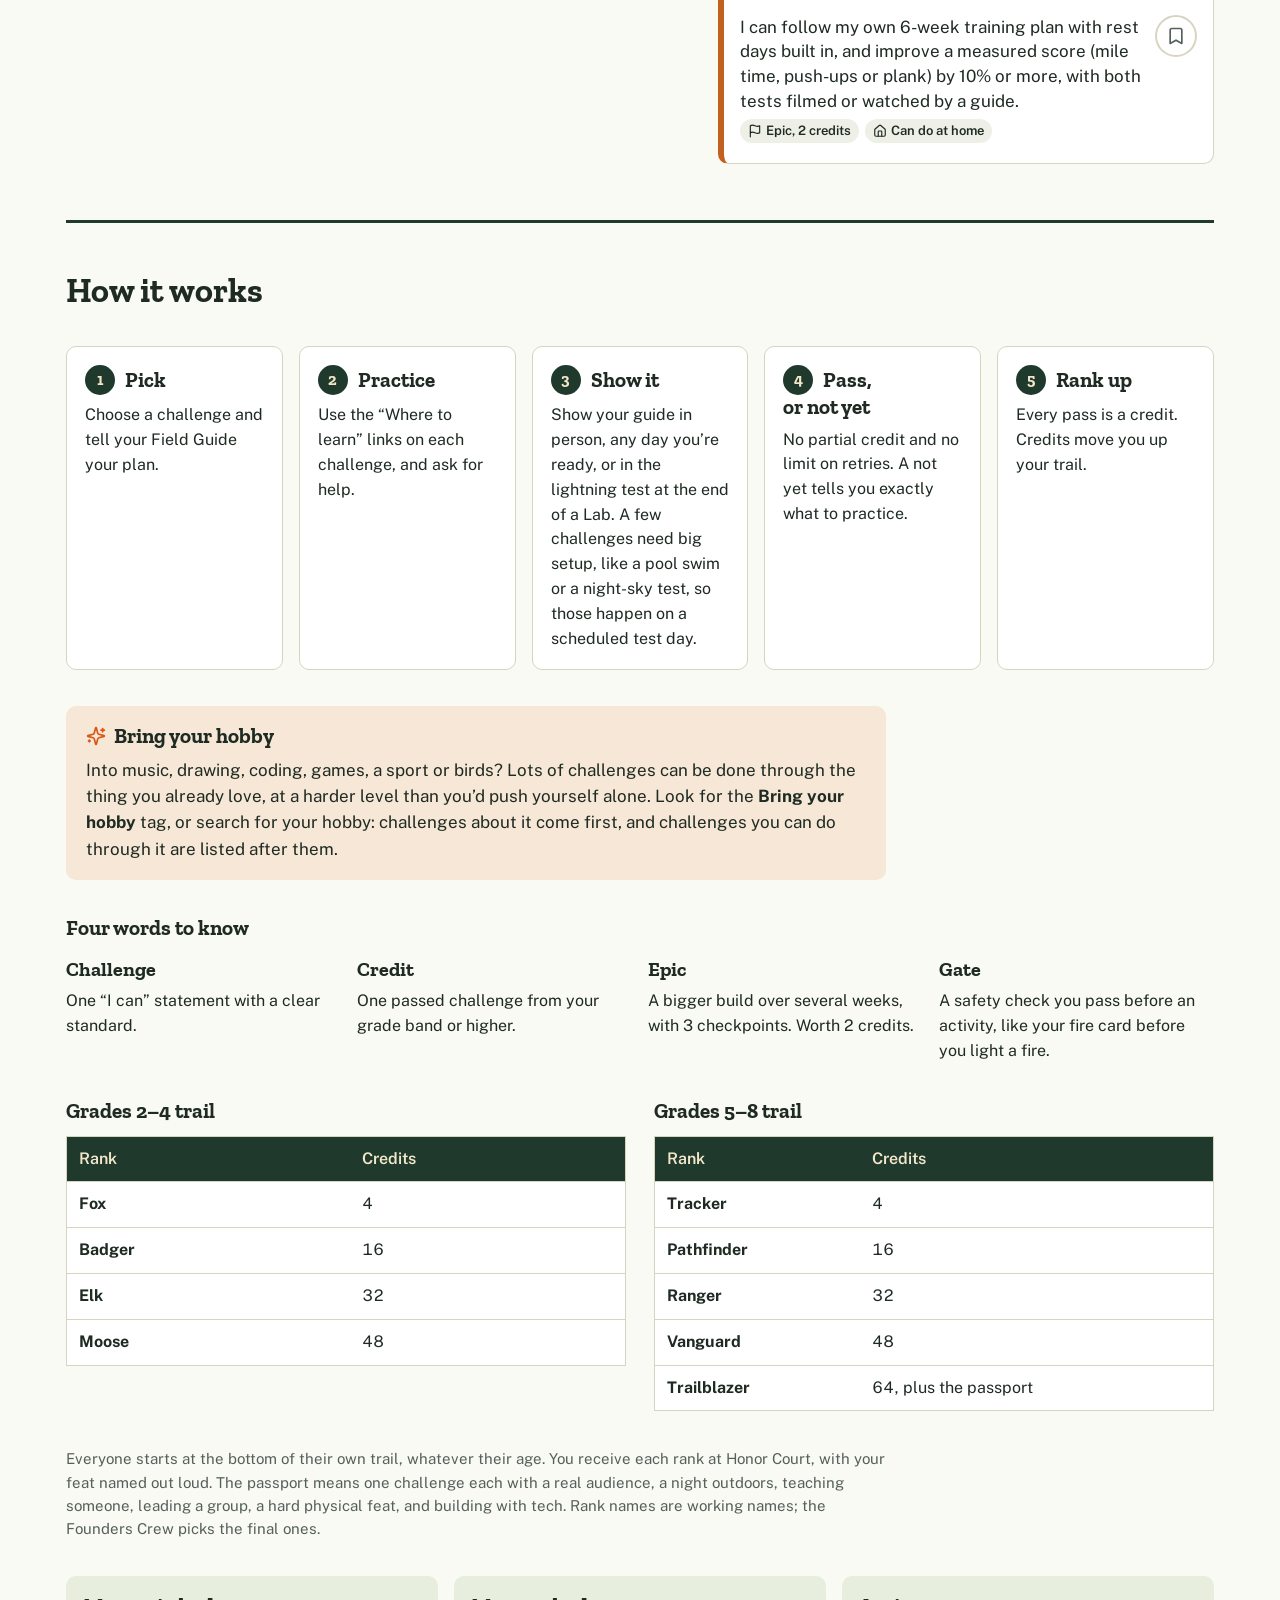
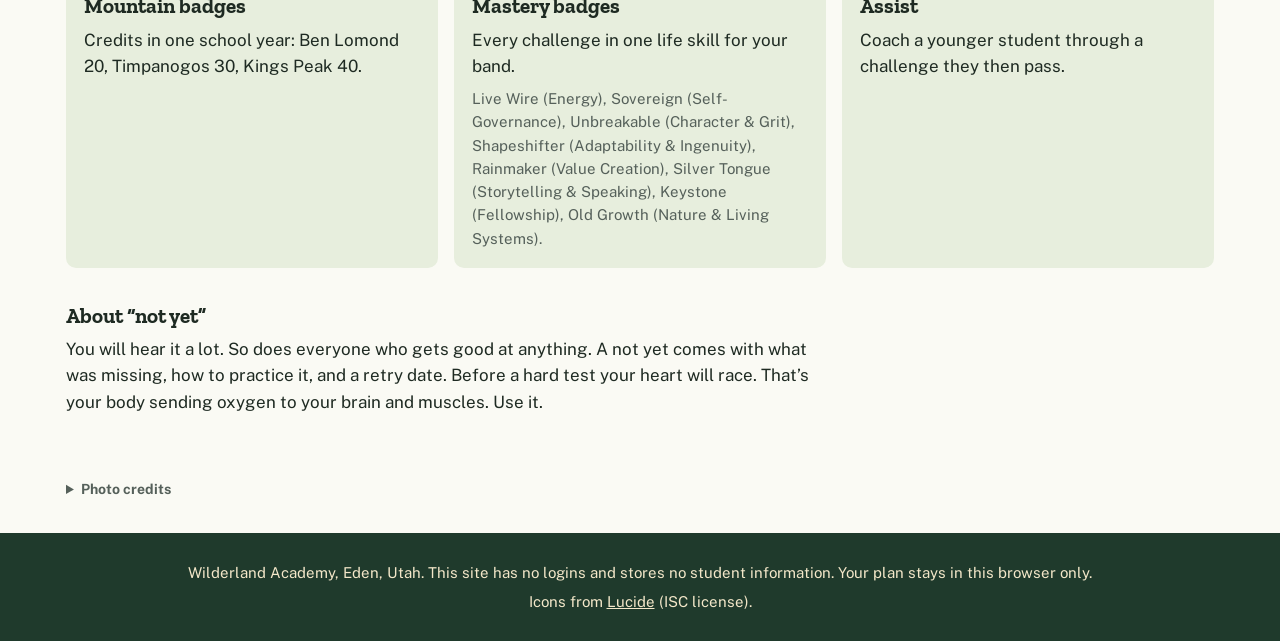
==== commit fafbffb7: "Raise the standard on 83 challenges, add Turnaround checks to 9 habit Epics, add 4 Storytelling chal" ====
--- a/index.html
+++ b/index.html
@@ -57,7 +57,7 @@
       <button class="chip" type="button" data-filter="any" aria-pressed="false"><svg class="ic" aria-hidden="true"><use href="icons.svg#i-sparkles"/></svg>Bring your hobby</button>
       <button class="link-btn" type="button" id="clear-filters" hidden>Clear filters</button>
     </div>
-    <div id="k1-note" class="note k1-note" hidden><p><b>K–1 is for guides.</b> Every K–1 challenge is led by a guide with the whole crew. Some fit in a day, and some run over several days or weeks.</p><ul><li>Plan to cover <b>at least 3 challenges in each of the 8 life skills</b> this year.</li><li>Run <b>at least 2 life skill challenges a week</b>.</li></ul><p><b>These are here to inspire you.</b> Make up your own challenges whenever you have a better idea for your crew. Just make sure each one builds one of the 8 life skills.</p></div>
+    <div id="k1-note" class="note k1-note" hidden><p><b>K–1 is for guides.</b> Every K–1 challenge is led by a guide with the whole crew. Some fit in a day, and some run over several days or weeks.</p><ul><li>Each child aims to pass <b>at least 3 challenges in each of the 8 life skills</b> this year, so plan enough for every child to get there, retries included.</li><li>Run <b>at least 2 life skill challenges a week</b>.</li><li>Finish each one with a quick lightning test. Not every child has to pass every challenge.</li></ul><p><b>These are here to inspire you.</b> Make up your own challenges whenever you have a better idea for your crew. Just make sure each one builds one of the 8 life skills.</p></div>
 
     <div class="tree" id="tree" tabindex="-1">
       <svg class="links" id="links" aria-hidden="true"></svg>
@@ -74,7 +74,7 @@
     <ol class="steps">
       <li><h3>Pick</h3><p>Choose a challenge and tell your Field Guide your plan.</p></li>
       <li><h3>Practice</h3><p>Use the “Where to learn” links on each challenge, and ask for help.</p></li>
-      <li><h3>Show it</h3><p>Show your guide in person, any day you’re ready. A few challenges need big setup, like a pool swim or a night-sky test, so those happen on a scheduled test day.</p></li>
+      <li><h3>Show it</h3><p>Show your guide in person, any day you’re ready, or in the lightning test at the end of a Lab. A few challenges need big setup, like a pool swim or a night-sky test, so those happen on a scheduled test day.</p></li>
       <li><h3>Pass, or not yet</h3><p>No partial credit and no limit on retries. A not yet tells you exactly what to practice.</p></li>
       <li><h3>Rank up</h3><p>Every pass is a credit. Credits move you up your trail.</p></li>
     </ol>
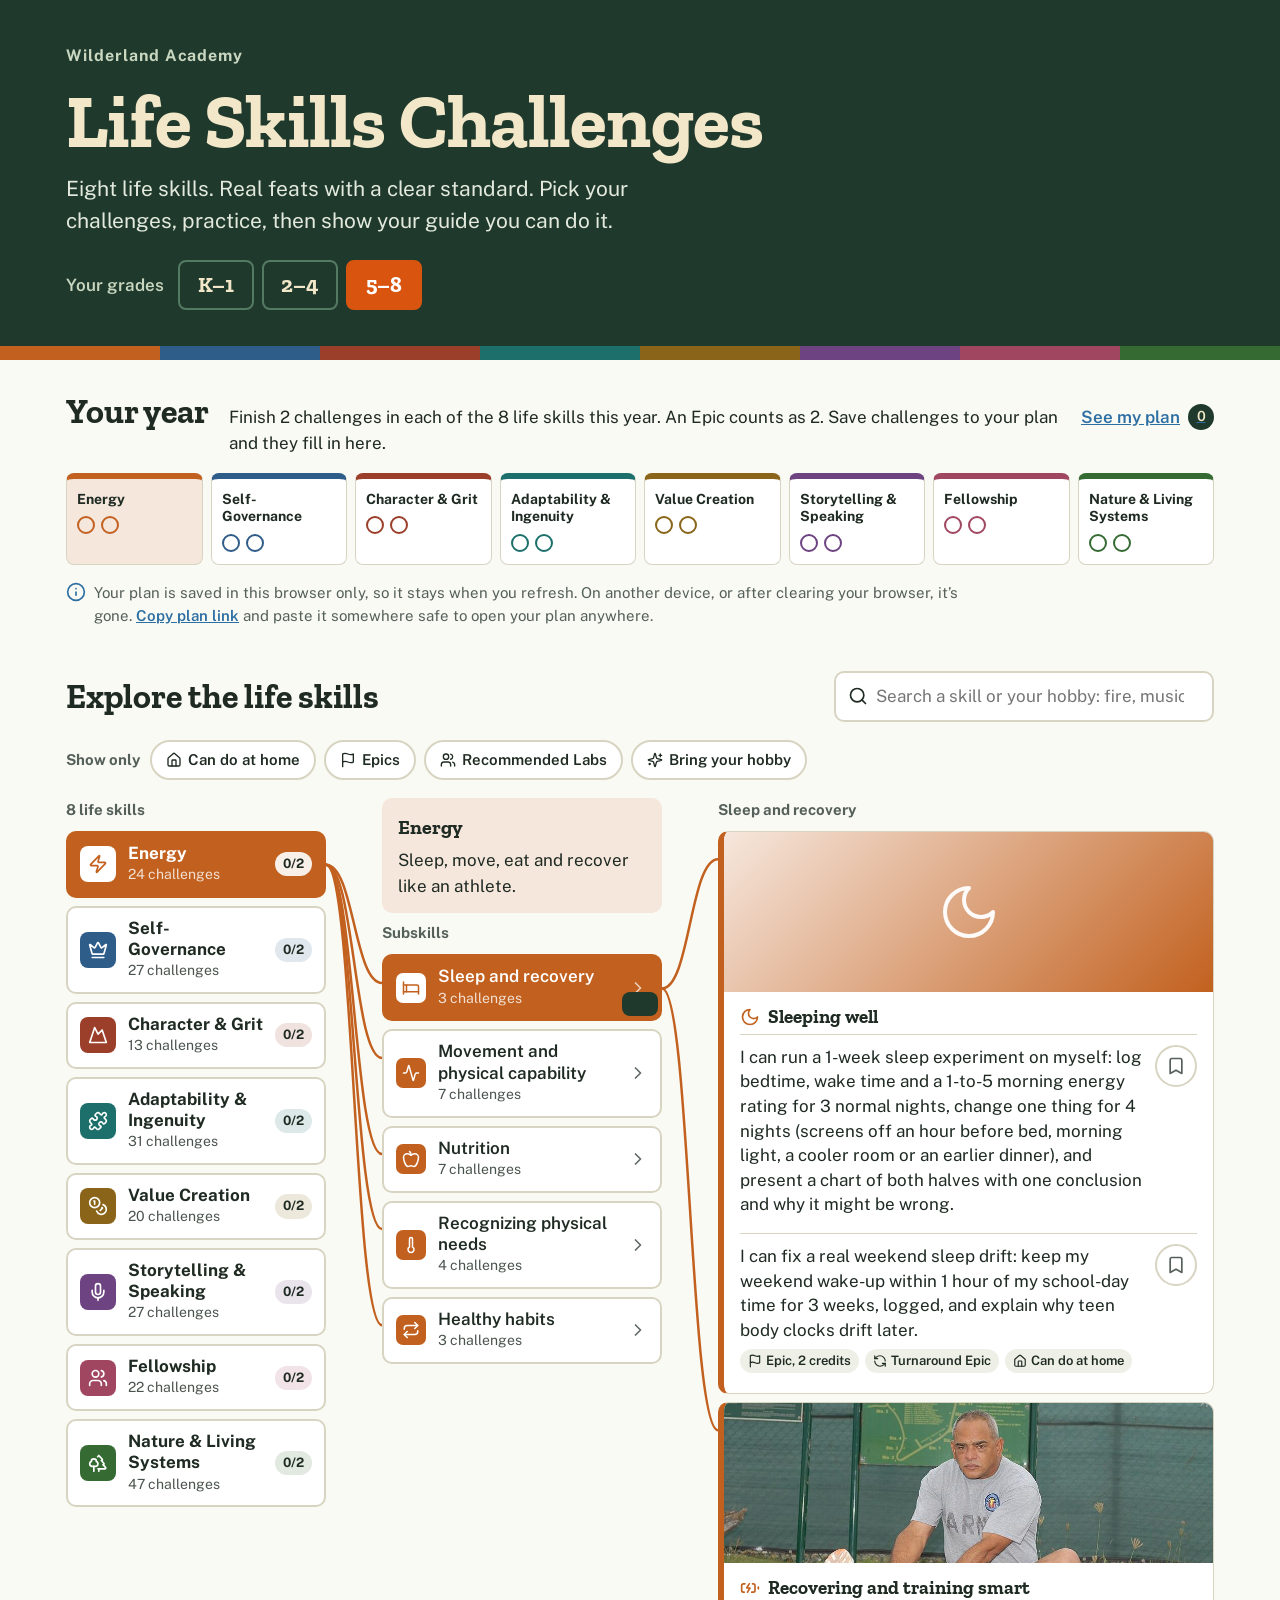
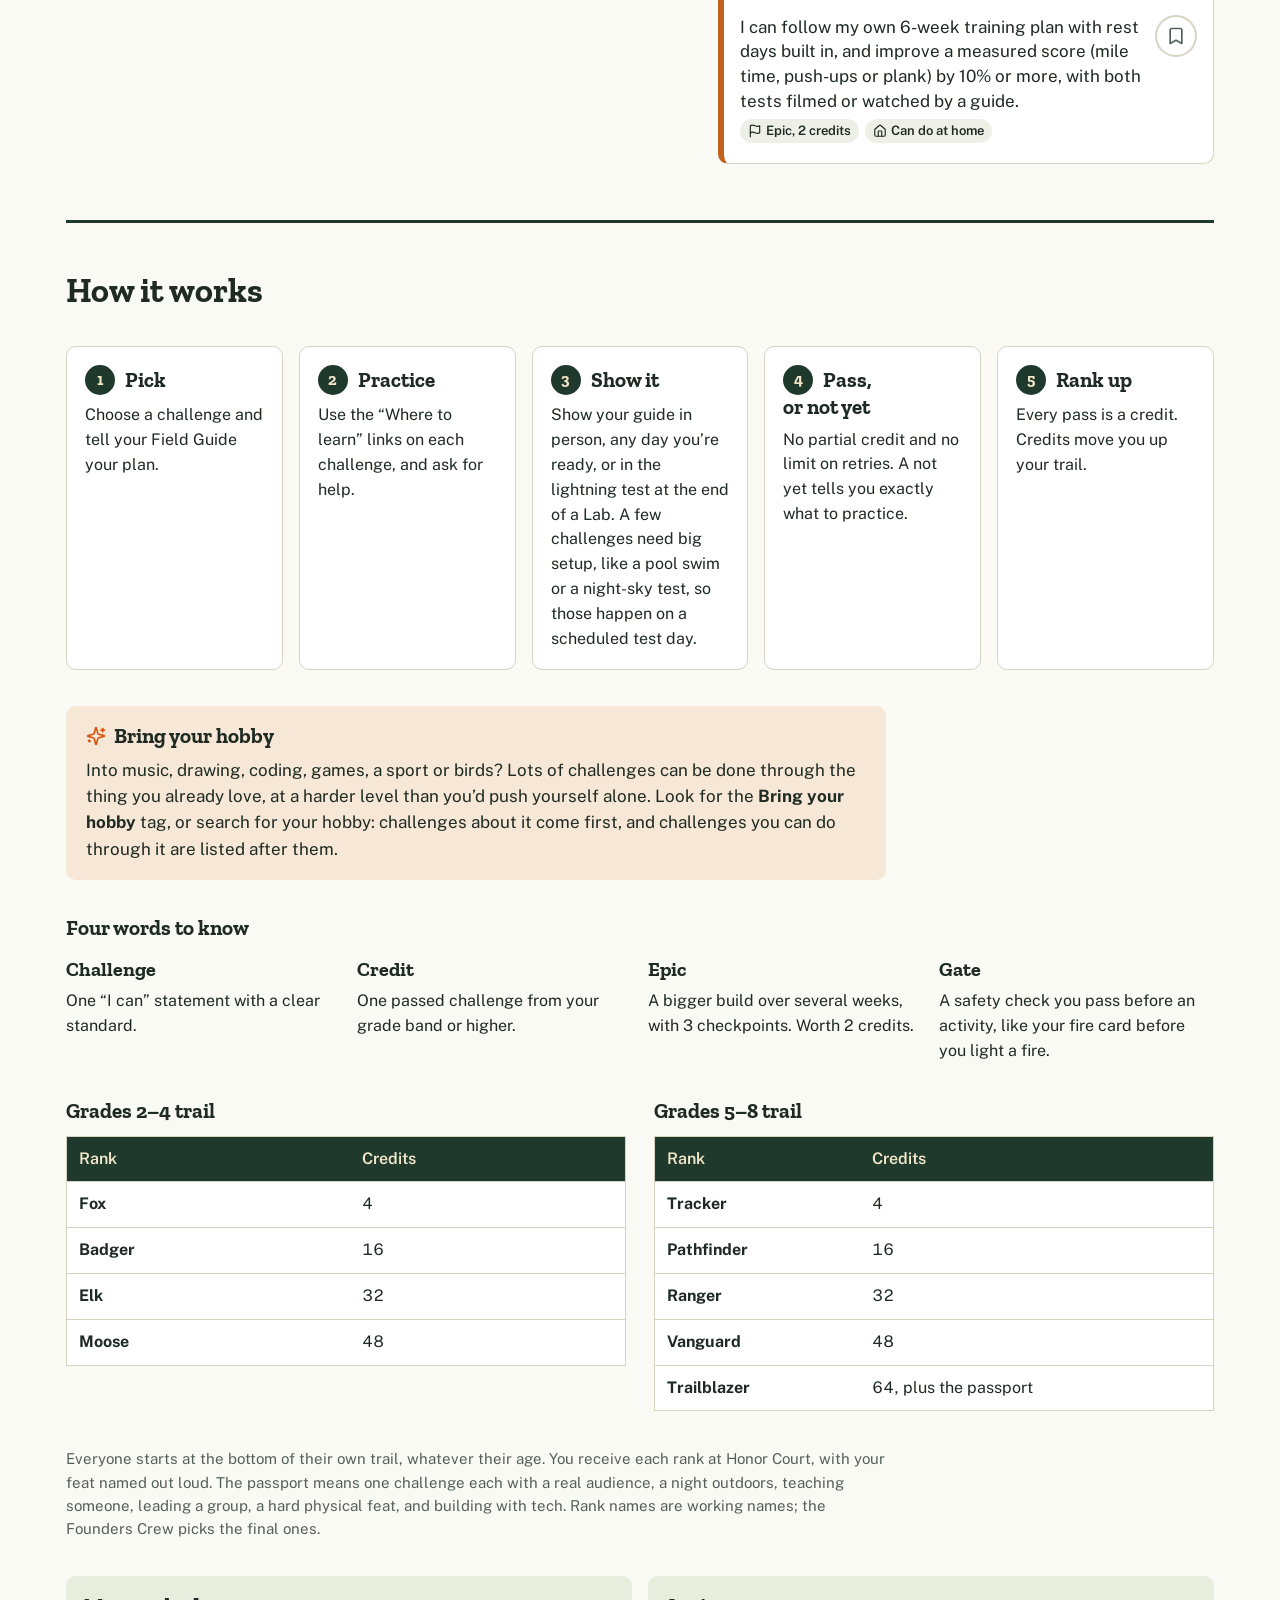
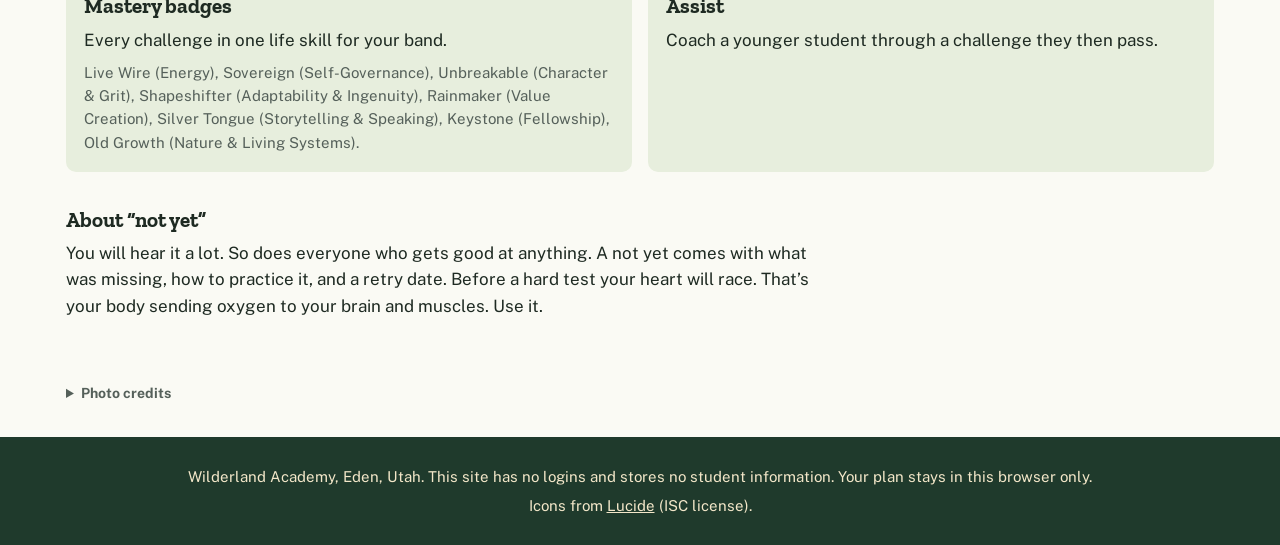
==== commit db714218: "Give every challenge a verified resource, add a voice feelings practice page, and hold mountain badg" ====
--- a/index.html
+++ b/index.html
@@ -124,7 +124,6 @@
     <p class="fine">Everyone starts at the bottom of their own trail, whatever their age. You receive each rank at Honor Court, with your feat named out loud. The passport means one challenge each with a real audience, a night outdoors, teaching someone, leading a group, a hard physical feat, and building with tech. Rank names are working names; the Founders Crew picks the final ones.</p>
 
     <div class="badges">
-      <div><h3>Mountain badges</h3><p>Credits in one school year: Ben Lomond 20, Timpanogos 30, Kings Peak 40.</p></div>
       <div><h3>Mastery badges</h3><p>Every challenge in one life skill for your band.</p><p class="badge-names" id="badge-names"></p></div>
       <div><h3>Assist</h3><p>Coach a younger student through a challenge they then pass.</p></div>
     </div>
--- a/styles.css
+++ b/styles.css
@@ -131,7 +131,7 @@
 .trail th{background:var(--forest);color:var(--cream);font-weight:600}
 .trail td:first-child{font-weight:700}
 .fine{font-size:15px;color:var(--muted);max-width:820px}
-.badges{display:grid;grid-template-columns:repeat(3,minmax(0,1fr));gap:16px}
+.badges{display:grid;grid-template-columns:repeat(2,minmax(0,1fr));gap:16px}
 .badges>div{background:#E7EEDD;border-radius:10px;padding:18px;display:flex;flex-direction:column;gap:8px}
 .badge-names{font-size:15px;color:var(--muted)}
 .notyet{max-width:760px;display:flex;flex-direction:column;gap:8px}
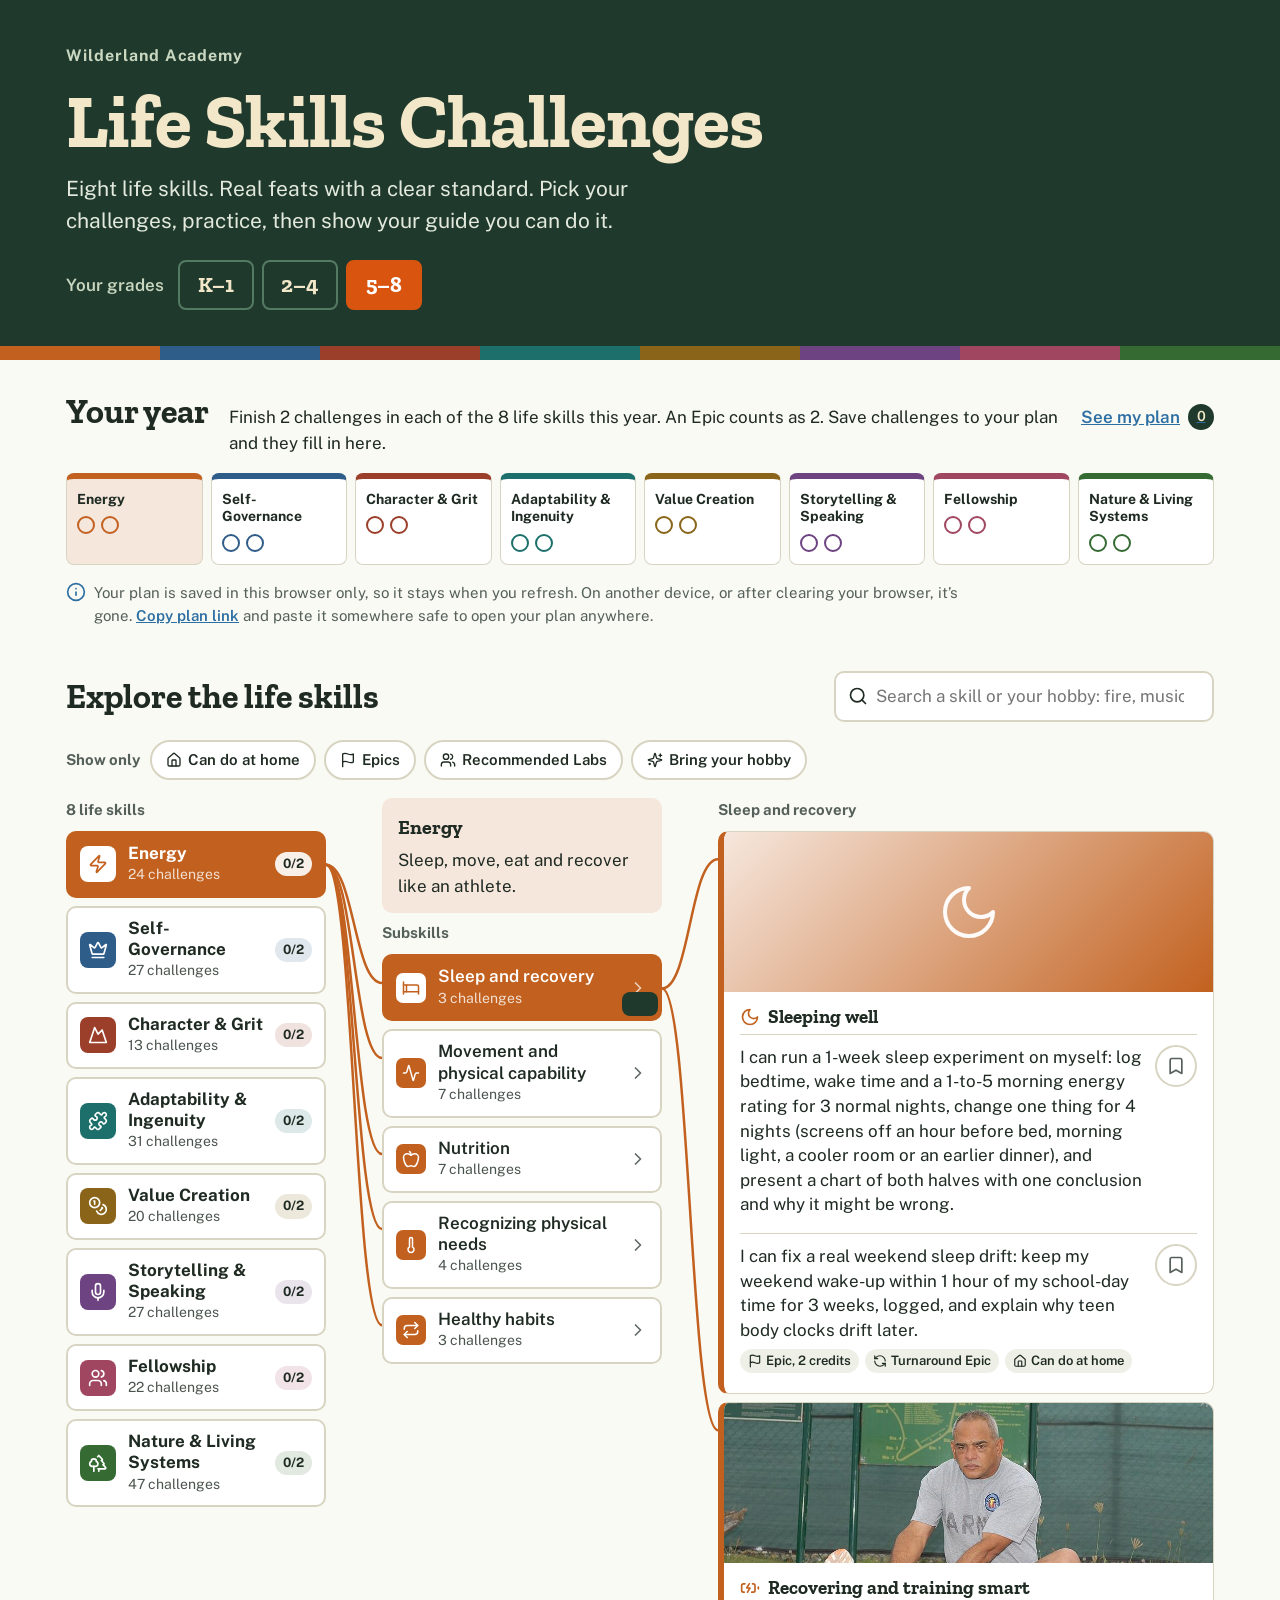
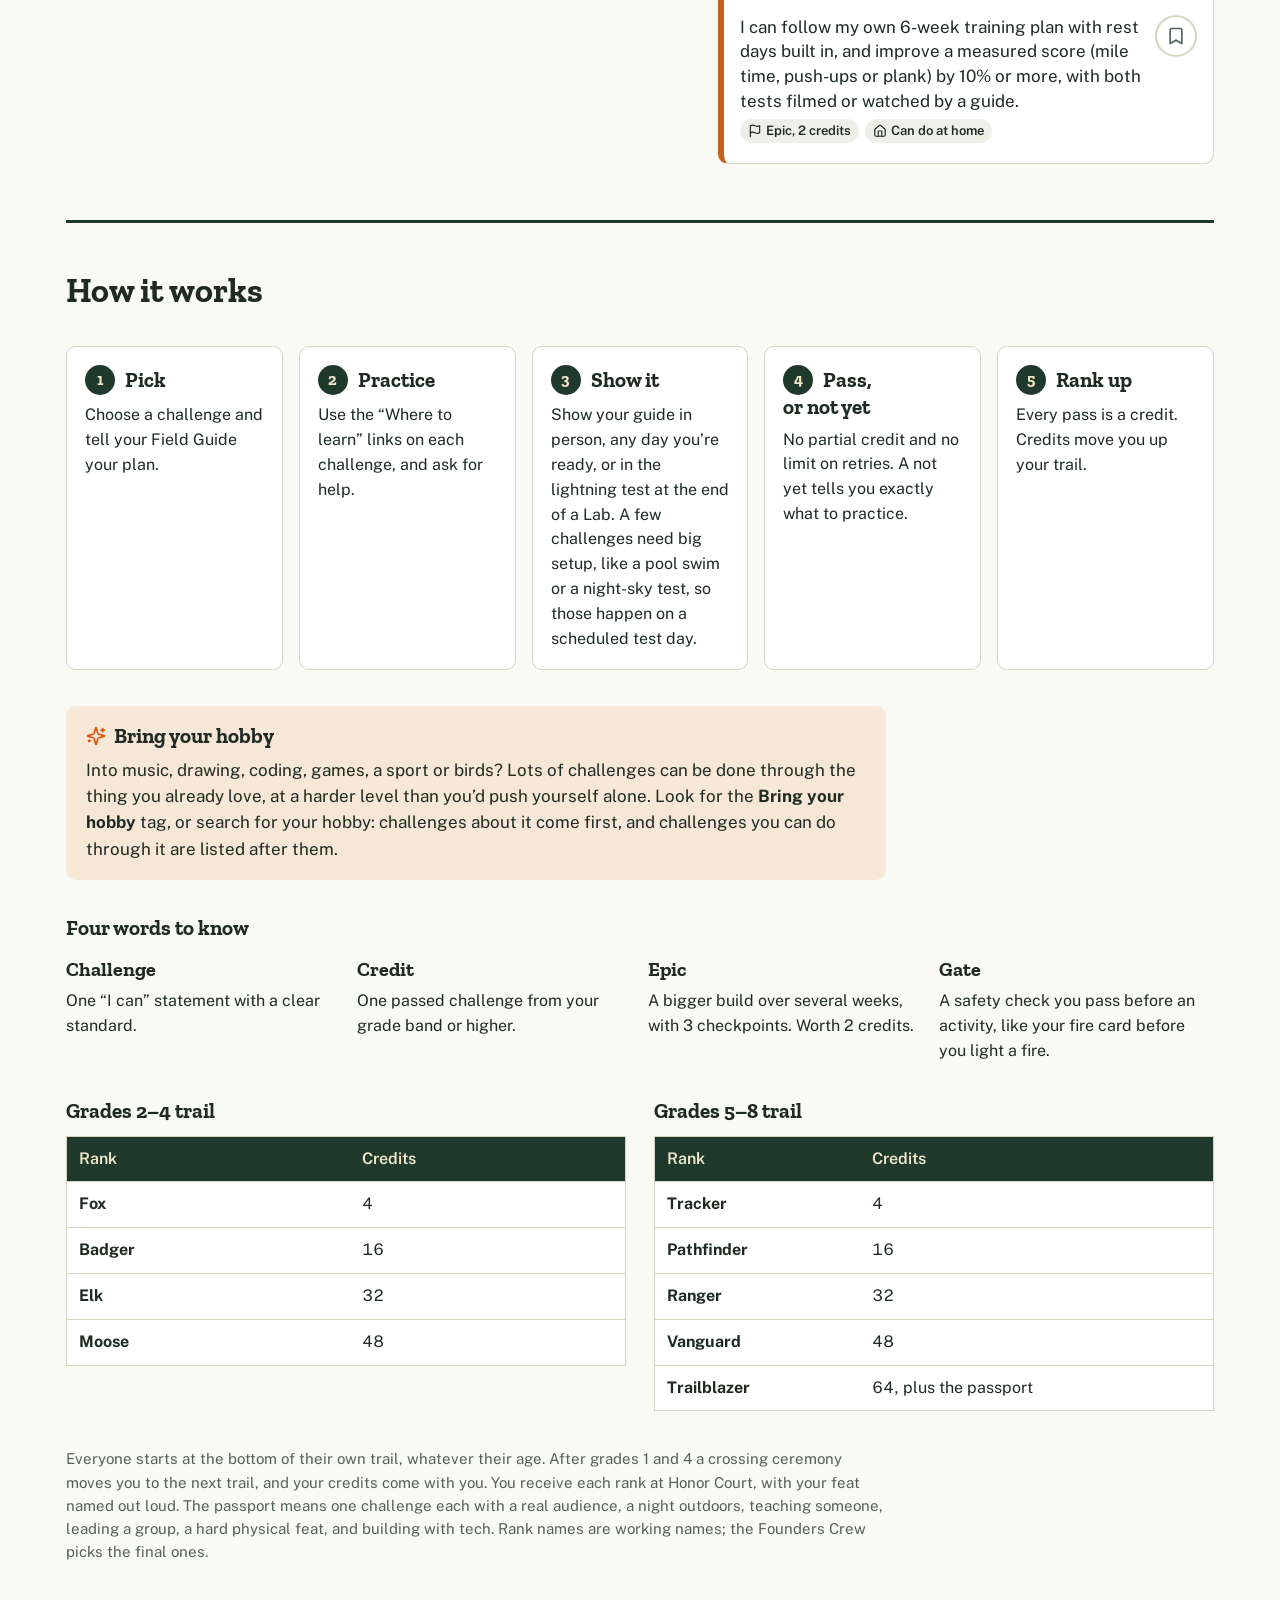
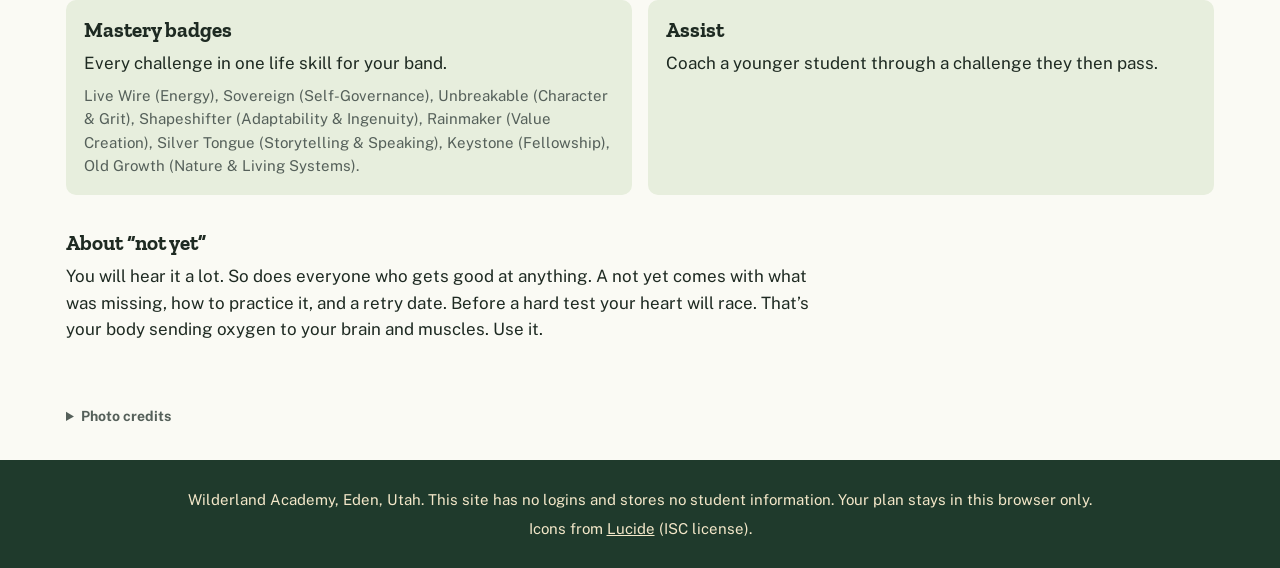
==== commit 2aa05b70: "Say plainly that credits carry over when students cross to the next trail Co-Authored-By: Claude Opu" ====
--- a/index.html
+++ b/index.html
@@ -121,7 +121,7 @@
         </table>
       </div>
     </div>
-    <p class="fine">Everyone starts at the bottom of their own trail, whatever their age. You receive each rank at Honor Court, with your feat named out loud. The passport means one challenge each with a real audience, a night outdoors, teaching someone, leading a group, a hard physical feat, and building with tech. Rank names are working names; the Founders Crew picks the final ones.</p>
+    <p class="fine">Everyone starts at the bottom of their own trail, whatever their age. After grades 1 and 4 a crossing ceremony moves you to the next trail, and your credits come with you. You receive each rank at Honor Court, with your feat named out loud. The passport means one challenge each with a real audience, a night outdoors, teaching someone, leading a group, a hard physical feat, and building with tech. Rank names are working names; the Founders Crew picks the final ones.</p>
 
     <div class="badges">
       <div><h3>Mastery badges</h3><p>Every challenge in one life skill for your band.</p><p class="badge-names" id="badge-names"></p></div>
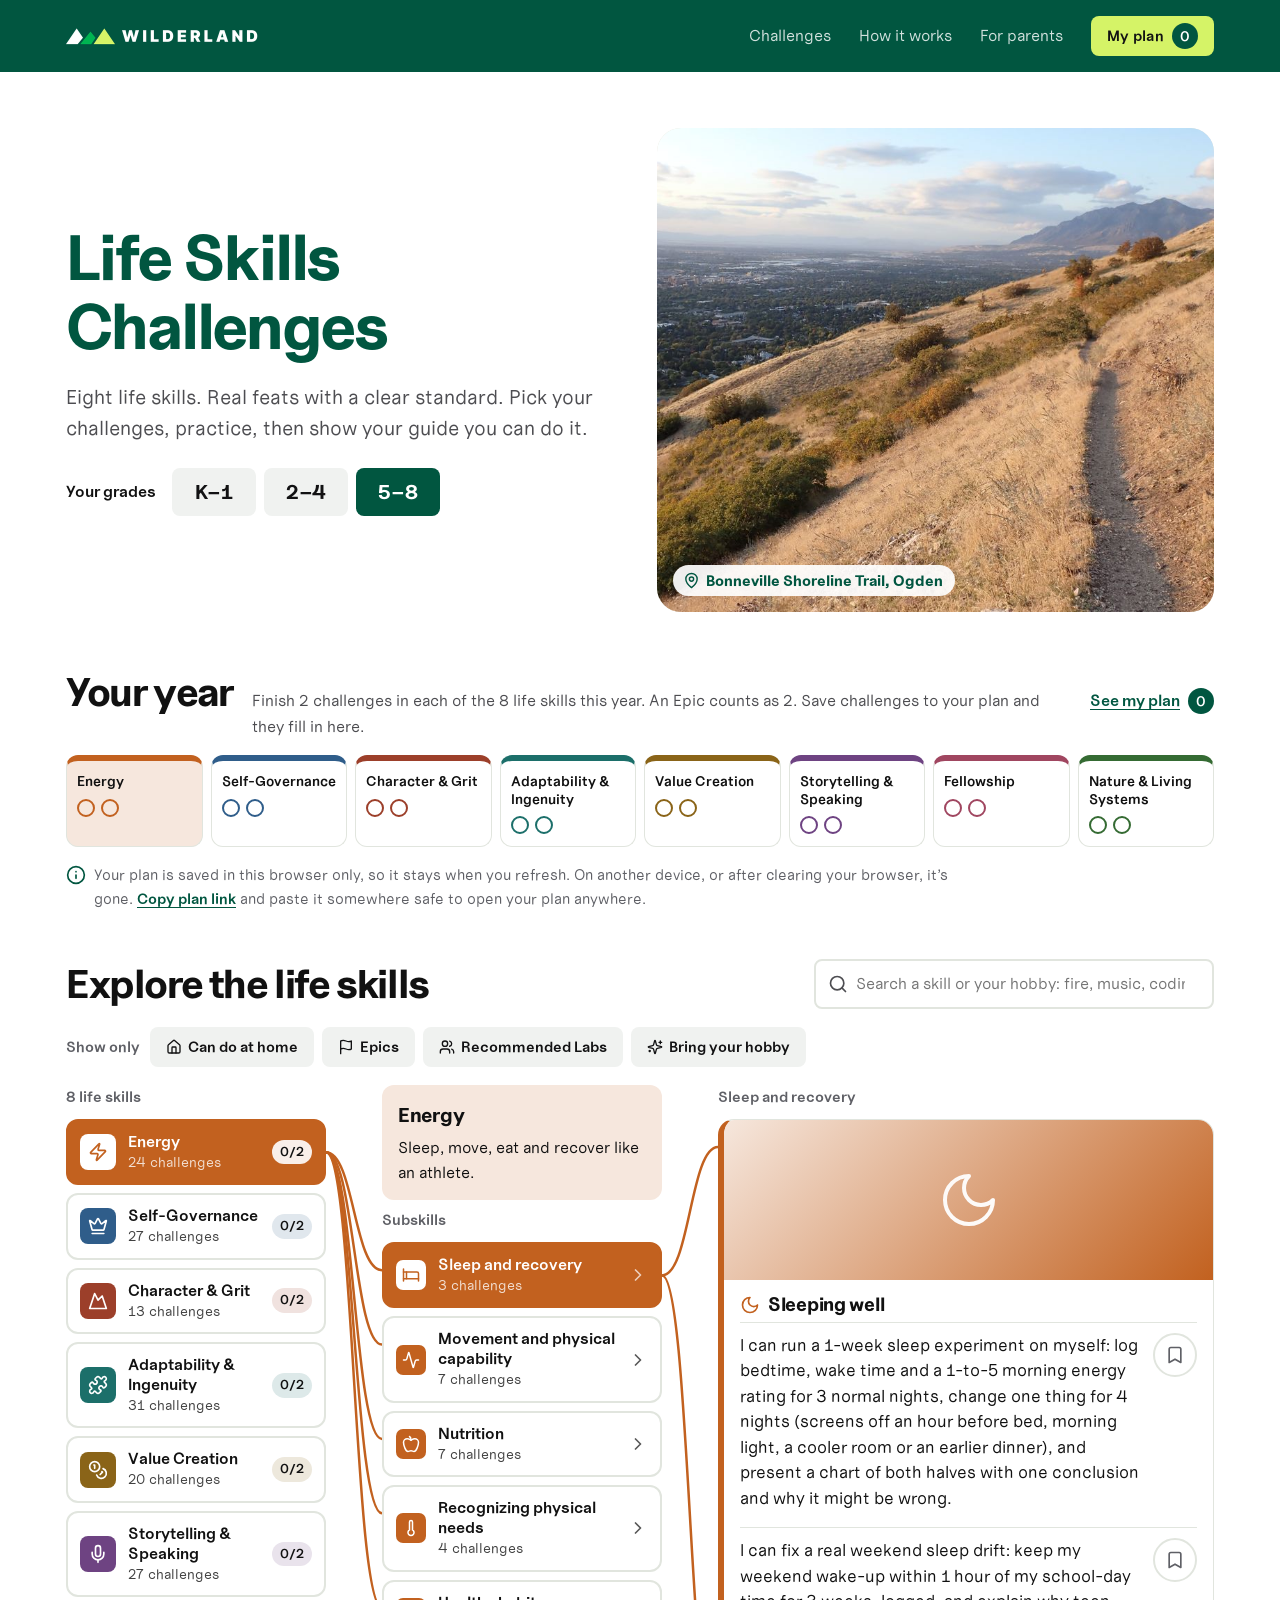
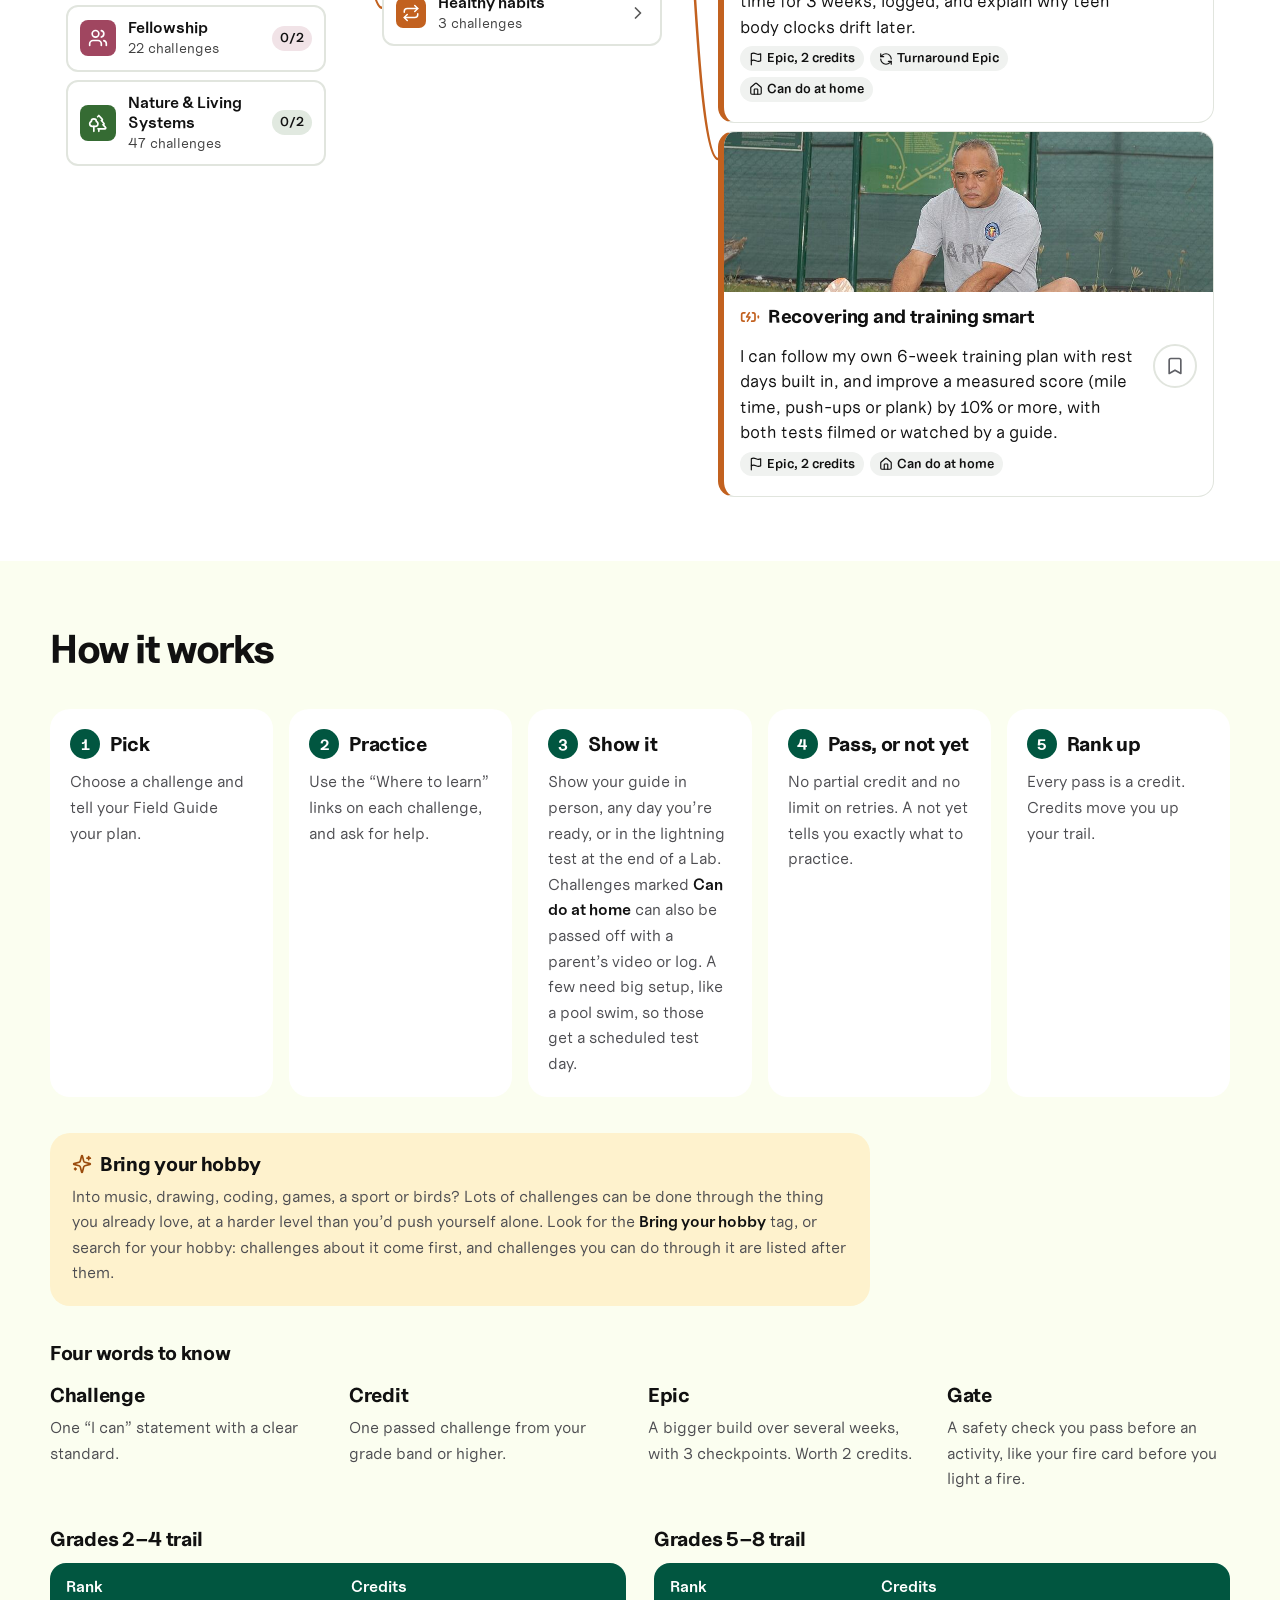
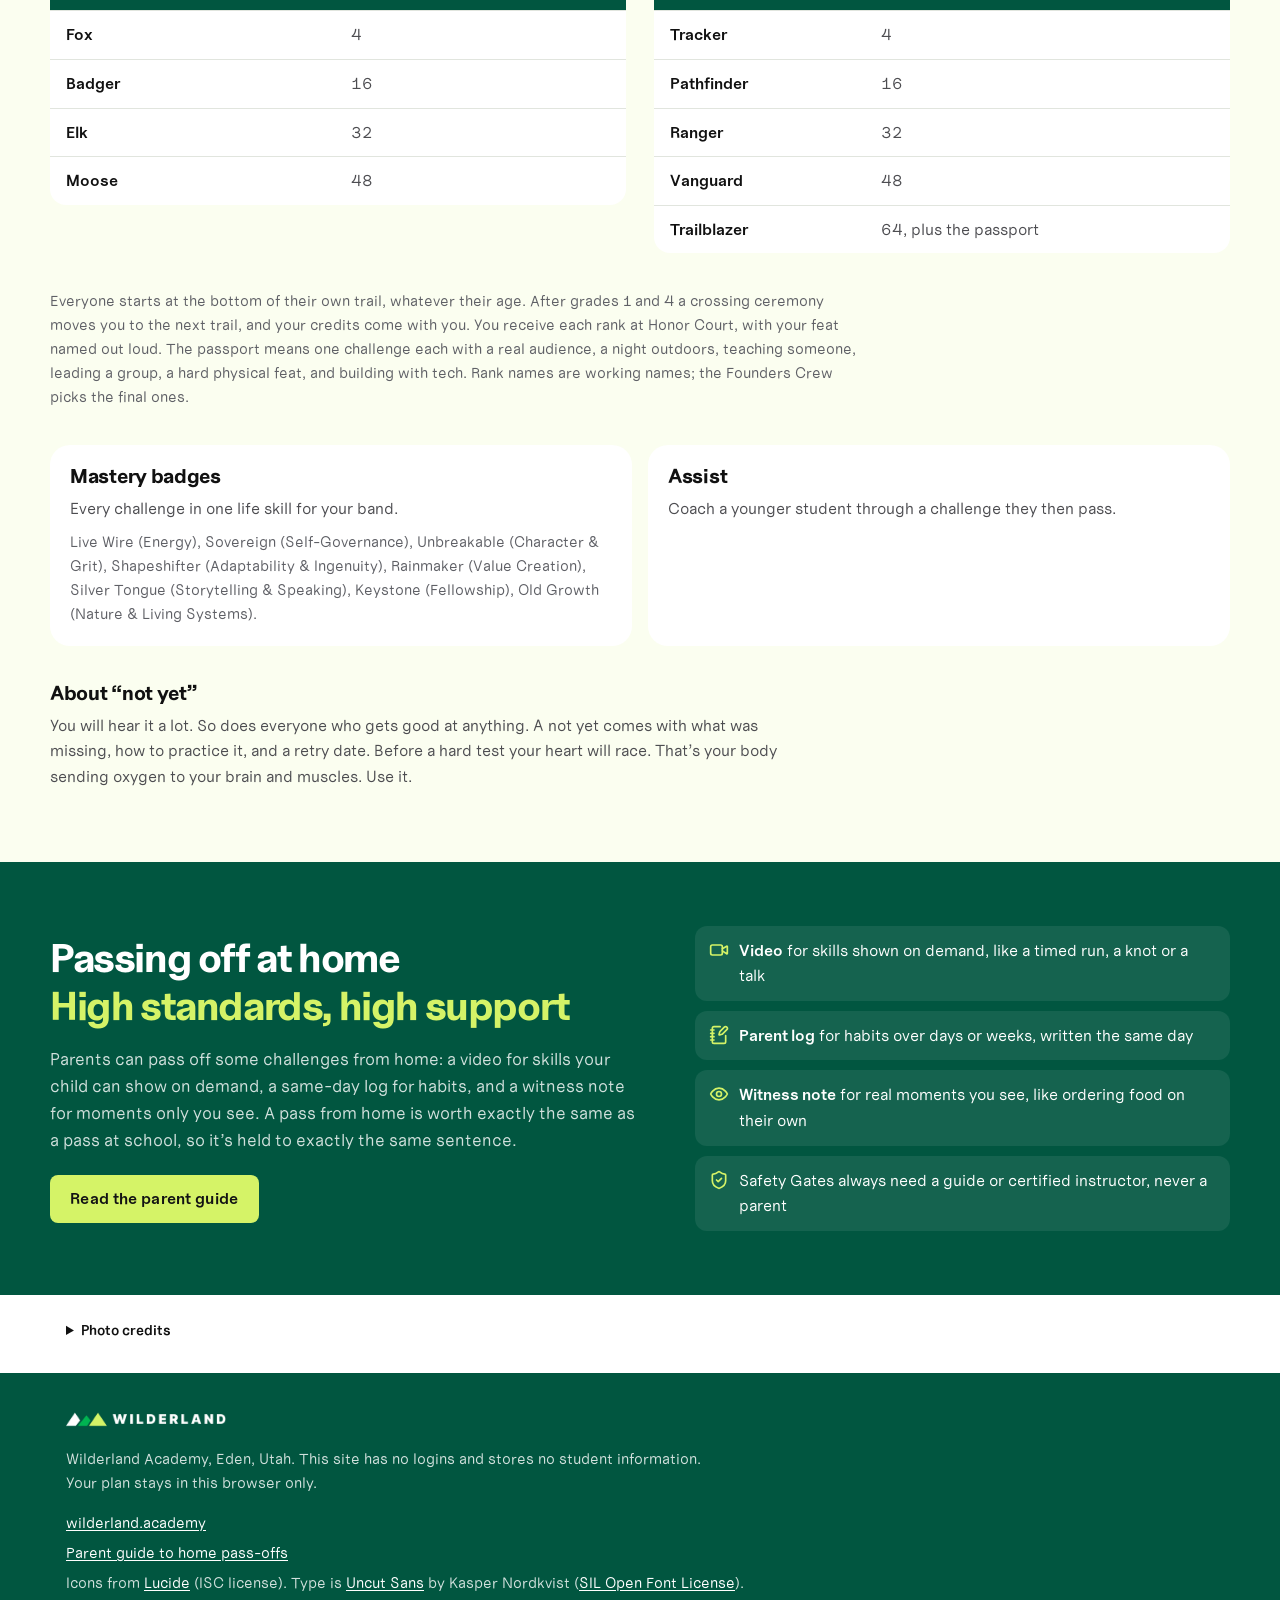
==== commit b4c8413c: "Match the wilderland.academy design system, add a trail hero photo, and add a parent guide to home p" ====
--- a/index.html
+++ b/index.html
@@ -5,36 +5,54 @@
 <meta name="viewport" content="width=device-width, initial-scale=1">
 <title>Wilderland Challenges</title>
 <meta name="description" content="Every Wilderland Academy life skills challenge. Pick yours, practice, and show your guide.">
-<link rel="preconnect" href="https://fonts.googleapis.com">
-<link rel="preconnect" href="https://fonts.gstatic.com" crossorigin>
-<link rel="stylesheet" href="https://fonts.googleapis.com/css2?family=Public+Sans:wght@400;600;700&family=Zilla+Slab:wght@600;700&display=swap">
+<meta name="theme-color" content="#015640">
+<link rel="preload" href="fonts/uncut-sans-bold.woff2" as="font" type="font/woff2" crossorigin>
+<link rel="preload" href="fonts/uncut-sans-regular.woff2" as="font" type="font/woff2" crossorigin>
 <link rel="stylesheet" href="styles.css">
-<link rel="icon" href="data:image/svg+xml,%3Csvg xmlns='http://www.w3.org/2000/svg' viewBox='0 0 32 32'%3E%3Crect width='32' height='32' rx='6' fill='%231F3A2C'/%3E%3Crect x='6' y='20' width='20' height='4' fill='%23E36A24'/%3E%3C/svg%3E">
+<link rel="icon" href="data:image/svg+xml,%3Csvg xmlns='http://www.w3.org/2000/svg' viewBox='0 0 32 32'%3E%3Crect width='32' height='32' rx='7' fill='%23015640'/%3E%3Cpath d='M3 24 10 11 17 24Z' fill='%23fff'/%3E%3Cpath d='M10 24 16 14 22 24Z' fill='%2300B451'/%3E%3Cpath d='M15 24 22 10 29 24Z' fill='%23D5F367'/%3E%3C/svg%3E">
 </head>
 <body>
 <a class="skip" href="#tree">Skip to challenges</a>
 
-<header class="top">
-  <div class="top-inner">
-    <p class="school">Wilderland Academy</p>
-    <h1>Life Skills Challenges</h1>
-    <p class="lede">Eight life skills. Real feats with a clear standard. Pick your challenges, practice, then show your guide you can do it.</p>
-    <div class="bands" role="group" aria-label="Your grades">
-      <span class="bands-label" id="bands-label">Your grades</span>
-      <button class="band" data-band="K–1" aria-pressed="false">K–1</button>
-      <button class="band" data-band="2–4" aria-pressed="false">2–4</button>
-      <button class="band" data-band="5–8" aria-pressed="false">5–8</button>
-    </div>
+<header class="nav">
+  <div class="nav-inner">
+    <a class="brand" href="./" aria-label="Wilderland Challenges home"><img src="img/wilderland-logo.png" width="192" height="24" alt="Wilderland"></a>
+    <nav class="nav-links" aria-label="On this site">
+      <a class="wide" href="#explore-title">Challenges</a>
+      <a class="wide" href="#how-title">How it works</a>
+      <a href="parents.html">For parents</a>
+    </nav>
+    <button class="btn-lime" type="button" data-open-picks><span class="lbl">My plan</span> <span class="count picks-count">0</span></button>
+  </div>
+</header>
+
+<section class="hero" aria-labelledby="page-title">
+  <div class="hero-inner">
+    <div class="hero-text">
+      <h1 id="page-title">Life Skills Challenges</h1>
+      <p class="lede">Eight life skills. Real feats with a clear standard. Pick your challenges, practice, then show your guide you can do it.</p>
+      <div class="bands" role="group" aria-labelledby="bands-label">
+        <span class="bands-label" id="bands-label">Your grades</span>
+        <button class="band" data-band="K–1" aria-pressed="false">K–1</button>
+        <button class="band" data-band="2–4" aria-pressed="false">2–4</button>
+        <button class="band" data-band="5–8" aria-pressed="false">5–8</button>
+      </div>
+    </div>
+    <figure class="hero-photo">
+      <img src="img/hero-1200.jpg" srcset="img/hero-800.jpg 800w, img/hero-1200.jpg 1200w" sizes="(max-width: 820px) 100vw, 560px" width="1200" height="1043" fetchpriority="high"
+        alt="A narrow dirt trail climbs a golden hillside above Ogden in evening light, heading toward the peak of Ben Lomond.">
+      <figcaption class="place"><svg class="ic" aria-hidden="true"><use href="icons.svg#i-map-pin"/></svg>Bonneville Shoreline Trail, Ogden</figcaption>
+    </figure>
   </div>
   <div class="strip" id="strip" aria-hidden="true"></div>
-</header>
+</section>
 
 <main>
   <section class="year" id="year" aria-labelledby="year-title">
     <div class="year-head">
       <h2 id="year-title">Your year</h2>
       <p id="year-goal"></p>
-      <button class="link-btn" id="open-picks" type="button">See my plan <span class="count" id="picks-count">0</span></button>
+      <button class="link-btn" data-open-picks type="button">See my plan <span class="count picks-count">0</span></button>
     </div>
     <ol class="year-skills" id="year-skills"></ol>
     <p class="save-note"><svg class="ic" aria-hidden="true"><use href="icons.svg#i-info"/></svg>Your plan is saved in this browser only, so it stays when you refresh. On another device, or after clearing your browser, it’s gone. <button class="link-btn" data-copy-link type="button">Copy plan link</button> and paste it somewhere safe to open your plan anywhere.</p>
@@ -69,12 +87,15 @@
     <div class="search-results" id="search-results" hidden aria-live="polite"></div>
   </section>
 
-  <section id="how" class="how" aria-labelledby="how-title">
+</main>
+
+<section class="band-lime" aria-labelledby="how-title">
+  <div class="wrap how" id="how">
     <h2 id="how-title">How it works</h2>
     <ol class="steps">
       <li><h3>Pick</h3><p>Choose a challenge and tell your Field Guide your plan.</p></li>
       <li><h3>Practice</h3><p>Use the “Where to learn” links on each challenge, and ask for help.</p></li>
-      <li><h3>Show it</h3><p>Show your guide in person, any day you’re ready, or in the lightning test at the end of a Lab. A few challenges need big setup, like a pool swim or a night-sky test, so those happen on a scheduled test day.</p></li>
+      <li><h3>Show it</h3><p>Show your guide in person, any day you’re ready, or in the lightning test at the end of a Lab. Challenges marked <b>Can do at home</b> can also be passed off with a parent’s video or log. A few need big setup, like a pool swim, so those get a scheduled test day.</p></li>
       <li><h3>Pass, or not yet</h3><p>No partial credit and no limit on retries. A not yet tells you exactly what to practice.</p></li>
       <li><h3>Rank up</h3><p>Every pass is a credit. Credits move you up your trail.</p></li>
     </ol>
@@ -132,16 +153,42 @@
       <h3>About “not yet”</h3>
       <p>You will hear it a lot. So does everyone who gets good at anything. A not yet comes with what was missing, how to practice it, and a retry date. Before a hard test your heart will race. That’s your body sending oxygen to your brain and muscles. Use it.</p>
     </div>
-  </section>
-</main>
+  </div>
+</section>
+
+
+<section class="band-green" aria-labelledby="parents-title">
+  <div class="wrap parents-cta">
+    <div>
+      <h2 id="parents-title">Passing off at home<span>High standards, high support</span></h2>
+      <p>Parents can pass off some challenges from home: a video for skills your child can show on demand, a same-day log for habits, and a witness note for moments only you see. A pass from home is worth exactly the same as a pass at school, so it’s held to exactly the same sentence.</p>
+      <div class="actions"><a class="btn" href="parents.html">Read the parent guide</a></div>
+    </div>
+    <ul>
+      <li><svg class="ic" aria-hidden="true"><use href="icons.svg#i-video"/></svg><span><b>Video</b> for skills shown on demand, like a timed run, a knot or a talk</span></li>
+      <li><svg class="ic" aria-hidden="true"><use href="icons.svg#i-notebook-pen"/></svg><span><b>Parent log</b> for habits over days or weeks, written the same day</span></li>
+      <li><svg class="ic" aria-hidden="true"><use href="icons.svg#i-eye"/></svg><span><b>Witness note</b> for real moments you see, like ordering food on their own</span></li>
+      <li><svg class="ic" aria-hidden="true"><use href="icons.svg#i-shield-check"/></svg><span>Safety Gates always need a guide or certified instructor, never a parent</span></li>
+    </ul>
+  </div>
+</section>
 
 <section class="credits" id="credits" hidden>
   <details><summary>Photo credits</summary><p>Photos from Wikimedia Commons, resized and cropped. Each is used under the license linked beside it.</p><ul id="credits-list"></ul></details>
 </section>
 
 <footer class="foot">
-  <p>Wilderland Academy, Eden, Utah. This site has no logins and stores no student information. Your plan stays in this browser only.</p>
-  <p>Icons from <a href="https://lucide.dev" rel="noopener">Lucide</a> (ISC license).</p>
+  <div class="foot-inner">
+    <div class="foot-links">
+      <img src="img/wilderland-logo.png" width="160" height="20" alt="Wilderland">
+      <p>Wilderland Academy, Eden, Utah. This site has no logins and stores no student information. Your plan stays in this browser only.</p>
+    </div>
+    <div class="foot-links">
+      <a href="https://wilderland.academy/">wilderland.academy</a>
+      <a href="parents.html">Parent guide to home pass-offs</a>
+      <span>Icons from <a href="https://lucide.dev" rel="noopener">Lucide</a> (ISC license). Type is <a href="https://uncut.wtf/sans-serif/uncut-sans/" rel="noopener">Uncut Sans</a> by Kasper Nordkvist (<a href="fonts/OFL.txt">SIL Open Font License</a>).</span>
+    </div>
+  </div>
 </footer>
 
 <dialog id="detail" class="sheet" aria-labelledby="d-title">
--- a/styles.css
+++ b/styles.css
@@ -1,146 +1,215 @@
-/* Layout: a dark masthead with the 8 life-skill colors as one band, a "your year" tracker,
-   then a left-to-right tree: life skill -> subskill -> competency and its challenges. */
+/* Wilderland Challenges. Matches the wilderland.academy design system: Uncut Sans, deep green #015640,
+   lime #D5F367 buttons with 8px corners, white pages with pale lime and mint bands, 24px photo corners.
+   The 8 life-skill colors stay as the map's own wayfinding. */
+@font-face{font-family:'Uncut Sans';src:url(fonts/uncut-sans-regular.woff2) format('woff2');font-weight:400;font-style:normal;font-display:swap}
+@font-face{font-family:'Uncut Sans';src:url(fonts/uncut-sans-semibold.woff2) format('woff2');font-weight:600;font-style:normal;font-display:swap}
+@font-face{font-family:'Uncut Sans';src:url(fonts/uncut-sans-bold.woff2) format('woff2');font-weight:700;font-style:normal;font-display:swap}
 :root{
-  --paper:#FAFAF4;
+  --green:#015640;      /* nav, footer, headings, focus */
+  --green-2:#00B451;    /* the logo's middle peak */
+  --lime:#D5F367;       /* buttons */
+  --lime-tint:#FBFEF0;  /* section bands */
+  --mint:#F4FCFC;       /* notices */
+  --butter:#FEF2CD;
+  --chip:#F0F2F0;       /* secondary buttons */
+  --ink:#111111;
+  --text:#4D4D51;
+  --muted:#5F6066;
+  --line:#E1E5DE;
+  --paper:#FFFFFF;
   --card:#FFFFFF;
-  --forest:#1F3A2C;
-  --cream:#F3E7C9;
-  --ink:#1E2A22;
-  --muted:#55605A;
-  --line:#D8D4C2;
-  --blaze:#D9550F;
-  --water:#2D6FA3;
-  --slab:'Zilla Slab', Rockwell, 'Roboto Slab', Georgia, serif;
-  --sans:'Public Sans', 'Segoe UI', Roboto, Arial, sans-serif;
+  --on-dark:#FFFFFF;
+  --on-dark-2:rgba(255,255,255,.82);
+  --amber:#9A4A0B;
+  /* older names used by the app's markup */
+  --forest:var(--green);
+  --water:var(--green);
+  --blaze:var(--amber);
+  --cream:var(--on-dark);
+  --sans:'Uncut Sans', system-ui, -apple-system, 'Segoe UI', Roboto, Arial, sans-serif;
+  --slab:var(--sans);
+  --gutter-l:max(16px, env(safe-area-inset-left, 0px));
+  --gutter-r:max(16px, env(safe-area-inset-right, 0px));
   color-scheme:light;
 }
 *{box-sizing:border-box}
-html{scroll-behavior:smooth}
+html{scroll-behavior:smooth;scroll-padding-top:16px}
 @media (prefers-reduced-motion:reduce){html{scroll-behavior:auto}*{transition:none!important}}
-body{margin:0;background:var(--paper);color:var(--ink);font:400 17px/1.55 var(--sans);-webkit-font-smoothing:antialiased}
-h1,h2,h3{font-family:var(--slab);font-weight:700;line-height:1.15;margin:0;text-wrap:balance}
-h2{font-size:clamp(26px,3.4vw,34px)}
-h3{font-size:21px}
+body{margin:0;background:var(--paper);color:var(--text);font:400 16px/1.6 var(--sans);-webkit-font-smoothing:antialiased}
+h1,h2,h3{font-family:var(--sans);font-weight:700;line-height:1.15;margin:0;text-wrap:balance;color:var(--ink)}
+h1{color:var(--green);letter-spacing:-.03em}
+h2{font-size:clamp(28px,3.4vw,40px);letter-spacing:-.035em;line-height:1.2}
+h3{font-size:20px;letter-spacing:-.015em}
 p{margin:0}
-a{color:var(--water)}
+b,strong{color:var(--ink);font-weight:600}
+a{color:var(--green);text-underline-offset:2px}
 button{font:inherit;color:inherit}
-:focus-visible{outline:3px solid var(--water);outline-offset:2px}
+:focus-visible{outline:3px solid var(--green);outline-offset:2px}
 [hidden]{display:none !important}
 .sr{position:absolute;width:1px;height:1px;overflow:hidden;clip:rect(0 0 0 0);white-space:nowrap}
-.skip{position:absolute;left:-999px;top:8px;background:var(--forest);color:var(--cream);padding:8px 14px;border-radius:6px;z-index:10}
+.skip{position:absolute;left:-999px;top:8px;background:var(--lime);color:var(--ink);padding:8px 14px;border-radius:8px;z-index:30;font-weight:600}
 .skip:focus{left:8px}
 .ic{width:20px;height:20px;fill:none;stroke:currentColor;stroke-width:2;stroke-linecap:round;stroke-linejoin:round;flex:none}
 .muted{color:var(--muted)}
 .pad{padding:0 24px}
-
-/* ---------- masthead ---------- */
-.top{background:var(--forest);color:var(--cream)}
-.top-inner{max-width:1180px;margin:0 auto;padding:44px max(16px,env(safe-area-inset-right,0px)) 36px max(16px,env(safe-area-inset-left,0px));display:flex;flex-direction:column;gap:14px}
-.school{font-weight:700;font-size:16px;letter-spacing:.06em;color:#C9D6C0}
-.top h1{font-size:clamp(40px,7vw,76px);letter-spacing:-.01em;line-height:1}
-.lede{font-size:clamp(18px,2.2vw,21px);max-width:620px;color:#E3E9DD}
-.bands{display:flex;align-items:center;gap:8px;flex-wrap:wrap;margin-top:8px}
-.bands-label{font-weight:600;margin-right:6px;color:#C9D6C0}
-.band{min-width:76px;min-height:46px;padding:6px 16px;border-radius:8px;border:2px solid #557A63;background:transparent;color:var(--cream);font-family:var(--slab);font-weight:700;font-size:22px;cursor:pointer}
-.band:hover{border-color:var(--cream)}
-.band[aria-pressed="true"]{background:var(--blaze);border-color:var(--blaze);color:#fff}
-.strip{display:grid;grid-template-columns:repeat(8,1fr);height:14px}
-.strip span{background:var(--c)}
-
-main{max-width:1180px;margin:0 auto;padding:0 max(16px,env(safe-area-inset-right,0px)) 0 max(16px,env(safe-area-inset-left,0px))}
+.wrap{max-width:1180px;margin:0 auto;padding-left:var(--gutter-l);padding-right:var(--gutter-r)}
+
+/* ---------- buttons (school style: lime primary, pale grey secondary, 8px corners) ---------- */
+.btn,.btn-lime{display:inline-flex;align-items:center;justify-content:center;gap:8px;min-height:48px;padding:8px 20px;border-radius:8px;border:0;background:var(--lime);color:#121213;font-weight:600;letter-spacing:.02em;text-decoration:none;cursor:pointer}
+.btn:hover,.btn-lime:hover{background:#C9EA4F}
+.btn.ghost,.btn-grey{background:var(--chip);color:#121213}
+.btn.ghost:hover,.btn-grey:hover{background:#E4E8E4}
+.btn-sm{min-height:40px;padding:6px 16px;font-size:15px}
+
+/* ---------- nav ---------- */
+.nav{background:var(--green);color:var(--on-dark)}
+.nav-inner{max-width:1180px;margin:0 auto;padding:0 var(--gutter-r) 0 var(--gutter-l);min-height:72px;display:flex;align-items:center;gap:12px 28px;flex-wrap:wrap}
+.brand{display:flex;align-items:center;margin-right:auto;padding:8px 0}
+.brand img{display:block;height:24px;width:auto}
+.nav-links{display:flex;gap:4px 28px;align-items:center;flex-wrap:wrap}
+.nav-links a{color:var(--on-dark-2);text-decoration:none;font-size:16px;padding:8px 0}
+.nav-links a:hover,.nav-links a[aria-current="page"]{color:var(--on-dark);text-decoration:underline;text-underline-offset:6px}
+.nav .btn-lime{min-height:40px;padding:6px 16px;font-size:15px}
+.nav .count{background:var(--green);color:var(--on-dark)}
+
+/* ---------- hero: title and grades on the left, the trail photo on the right ---------- */
+.hero{background:var(--paper)}
+.hero-inner{max-width:1180px;margin:0 auto;padding:56px var(--gutter-r) 48px var(--gutter-l);display:grid;grid-template-columns:minmax(0,1fr) minmax(0,1.04fr);gap:40px 56px;align-items:center}
+.hero-text{display:flex;flex-direction:column;gap:20px;min-width:0}
+.hero h1{font-size:clamp(42px,5.6vw,64px);line-height:1.08}
+.lede{font-size:clamp(18px,1.9vw,20px);line-height:1.55;max-width:34em;color:var(--text)}
+.bands{display:flex;align-items:center;gap:8px;flex-wrap:wrap;margin-top:4px}
+.bands-label{font-weight:600;color:var(--ink);margin-right:8px}
+.band{min-width:84px;min-height:48px;padding:6px 18px;border-radius:8px;border:2px solid transparent;background:var(--chip);color:#121213;font-weight:700;font-size:20px;letter-spacing:-.01em;cursor:pointer}
+.band:hover{border-color:var(--green)}
+.band[aria-pressed="true"]{background:var(--green);color:var(--on-dark)}
+.hero-photo{position:relative;margin:0;border-radius:24px;overflow:hidden;aspect-ratio:1.15;background:#E9E4D6;max-width:100%}
+.hero-photo img{display:block;width:100%;height:100%;object-fit:cover;object-position:50% 40%}
+.place{position:absolute;left:16px;bottom:16px;display:inline-flex;align-items:center;gap:6px;max-width:calc(100% - 32px);padding:6px 12px 6px 10px;border-radius:999px;background:rgba(255,255,255,.92);color:var(--green);font-weight:700;font-size:15px;line-height:1.3}
+.place .ic{width:17px;height:17px}
+.strip{display:none}
+
+main{max-width:1180px;margin:0 auto;padding:0 var(--gutter-r) 0 var(--gutter-l)}
 
 /* ---------- your year ---------- */
-.year{padding:32px 0 8px;display:flex;flex-direction:column;gap:16px}
+.year{padding:8px 0 8px;display:flex;flex-direction:column;gap:16px}
 .year-head{display:flex;align-items:baseline;gap:8px 20px;flex-wrap:wrap}
 .year-head p{flex:1 1 320px}
-.link-btn{background:none;border:0;padding:0;cursor:pointer;color:var(--water);text-decoration:underline;font-weight:600;display:inline-flex;gap:8px;align-items:center}
-.count{display:inline-grid;place-items:center;min-width:26px;height:26px;padding:0 7px;border-radius:13px;background:var(--forest);color:var(--cream);font-size:14px}
+.link-btn{background:none;border:0;padding:0;cursor:pointer;color:var(--green);text-decoration:underline;text-underline-offset:3px;font-weight:600;display:inline-flex;gap:8px;align-items:center}
+.count{display:inline-grid;place-items:center;min-width:26px;height:26px;padding:0 7px;border-radius:13px;background:var(--green);color:var(--on-dark);font-size:14px;font-weight:600;letter-spacing:0;text-decoration:none}
 .year-skills{list-style:none;margin:0;padding:0;display:grid;grid-template-columns:repeat(8,minmax(0,1fr));gap:8px}
-.ys{all:unset;box-sizing:border-box;cursor:pointer;display:flex;flex-direction:column;gap:8px;width:100%;height:100%;padding:12px 10px;border-radius:8px;background:var(--card);border:1px solid var(--line);border-top:6px solid var(--c)}
-.ys:focus-visible{outline:3px solid var(--water);outline-offset:2px}
+.ys{all:unset;box-sizing:border-box;cursor:pointer;display:flex;flex-direction:column;gap:8px;width:100%;height:100%;padding:12px 10px;border-radius:12px;background:var(--card);border:1px solid var(--line);border-top:6px solid var(--c)}
+.ys:focus-visible{outline:3px solid var(--green);outline-offset:2px}
 .ys[aria-current="true"]{background:var(--tint)}
-.ys-name{font-weight:700;font-size:14px;line-height:1.25}
+.ys-name{font-weight:600;font-size:14px;line-height:1.25;color:var(--ink)}
 .dots{display:flex;gap:6px}
 .dot{width:18px;height:18px;border-radius:50%;border:2px solid var(--c)}
 .dot.on{background:var(--c)}
 .ys.done .ys-name::after{content:" ✓";color:var(--c)}
 
 /* ---------- explore / tree ---------- */
-.explore{padding:36px 0 56px;display:flex;flex-direction:column;gap:18px}
+.explore{padding:40px 0 64px;display:flex;flex-direction:column;gap:18px}
 .explore-head{display:flex;gap:12px 24px;align-items:center;justify-content:space-between;flex-wrap:wrap}
-.search{flex:0 1 380px;display:flex;align-items:center;gap:8px;background:var(--card);border:2px solid var(--line);border-radius:10px;padding:0 12px;min-height:46px}
-.search:focus-within{border-color:var(--water)}
-.search input{flex:1;border:0;outline:0;font:inherit;background:transparent;min-width:0;padding:10px 0}
-.note{background:var(--card);border-left:5px solid var(--water);padding:12px 16px;border-radius:6px;max-width:760px}
+.search{flex:0 1 400px;display:flex;align-items:center;gap:8px;background:var(--card);border:2px solid var(--line);border-radius:8px;padding:0 12px;min-height:48px}
+.search:focus-within{border-color:var(--green)}
+.search input{flex:1;border:0;outline:0;font:inherit;color:var(--ink);background:transparent;min-width:0;padding:10px 0}
+.note{background:var(--mint);border-left:5px solid var(--green);padding:14px 18px;border-radius:8px;max-width:760px}
 
 .tree{position:relative;display:grid;grid-template-columns:minmax(0,260px) minmax(0,280px) minmax(0,1fr);gap:56px;align-items:start}
 .links{position:absolute;inset:0;width:100%;height:100%;pointer-events:none;overflow:visible}
 .links path{fill:none;stroke-width:2.5}
 .col{position:relative;display:flex;flex-direction:column;gap:8px;min-width:0}
-.col-title{font-size:15px;font-weight:700;color:var(--muted);margin-bottom:2px;display:flex;align-items:center;gap:8px}
+.col-title{font-size:15px;font-weight:600;color:var(--muted);margin-bottom:2px;display:flex;align-items:center;gap:8px}
 .back{display:none}
 
-.node{all:unset;box-sizing:border-box;cursor:pointer;display:flex;align-items:center;gap:12px;width:100%;padding:10px 12px;border-radius:10px;background:var(--card);border:2px solid var(--line);min-height:56px}
+.node{all:unset;box-sizing:border-box;cursor:pointer;display:flex;align-items:center;gap:12px;width:100%;padding:10px 12px;border-radius:12px;background:var(--card);border:2px solid var(--line);min-height:56px;color:var(--ink)}
 .node:hover{border-color:var(--c)}
-.node:focus-visible{outline:3px solid var(--water);outline-offset:2px}
+.node:focus-visible{outline:3px solid var(--green);outline-offset:2px}
 .node[aria-current="true"]{border-color:var(--c);background:var(--c);color:#fff}
 .node .badge{width:36px;height:36px;border-radius:8px;display:grid;place-items:center;background:var(--c);color:#fff;flex:none}
 .node[aria-current="true"] .badge{background:#fff;color:var(--c)}
 .node-text{flex:1;min-width:0;display:flex;flex-direction:column}
-.node-name{font-weight:700;line-height:1.25}
+.node-name{font-weight:600;line-height:1.25}
 .node-sub{font-size:14px;opacity:.8}
 .node .chev{opacity:.7}
 .node.sub{min-height:48px}
 .node.sub .node-name{font-weight:600}
-.prog{font-size:13px;font-weight:700;padding:2px 8px;border-radius:999px;background:var(--tint);color:var(--ink);flex:none}
+.prog{font-size:13px;font-weight:600;padding:2px 8px;border-radius:999px;background:var(--tint);color:var(--ink);flex:none}
 .node[aria-current="true"] .prog{background:rgba(255,255,255,.9)}
 
-.skill-intro{background:var(--tint);border-radius:10px;padding:14px 16px;display:flex;flex-direction:column;gap:4px}
-.skill-intro b{font-family:var(--slab);font-size:20px}
-.comp{background:var(--card);border:1px solid var(--line);border-left:6px solid var(--c);border-radius:10px;padding:14px 16px 10px;display:flex;flex-direction:column;gap:6px}
+.skill-intro{background:var(--tint);border-radius:12px;padding:14px 16px;display:flex;flex-direction:column;gap:4px;color:var(--ink)}
+.skill-intro b{font-size:20px;font-weight:700;letter-spacing:-.015em}
+.comp{background:var(--card);border:1px solid var(--line);border-left:6px solid var(--c);border-radius:16px;padding:14px 16px 10px;display:flex;flex-direction:column;gap:6px}
 .comp h3{font-size:19px;display:flex;align-items:center;gap:8px}
 .comp h3 .ic{color:var(--c)}
 .ch{display:flex;gap:12px;align-items:flex-start;padding:10px 0;border-top:1px solid var(--line)}
 .ch:first-of-type{border-top:0}
 .ch-open{all:unset;cursor:pointer;flex:1;min-width:0;display:flex;flex-direction:column;gap:6px}
-.ch-open:focus-visible{outline:3px solid var(--water);outline-offset:2px}
-.ch-text{line-height:1.45}
+.ch-open:focus-visible{outline:3px solid var(--green);outline-offset:2px}
+.ch-text{line-height:1.5;color:var(--ink);font-size:17px}
 .ch-open:hover .ch-text{text-decoration:underline;text-decoration-color:var(--c)}
 .tags{display:flex;gap:6px;flex-wrap:wrap}
-.tag{font-size:13px;font-weight:600;padding:2px 8px;border-radius:999px;background:#EEF0E8;color:var(--ink);display:inline-flex;align-items:center;gap:4px}
+.tag{font-size:13px;font-weight:600;padding:2px 9px;border-radius:999px;background:var(--chip);color:var(--ink);display:inline-flex;align-items:center;gap:4px}
 .tag .ic{width:14px;height:14px}
-.pick{width:42px;height:42px;border-radius:50%;border:2px solid var(--line);background:var(--card);display:grid;place-items:center;cursor:pointer;color:var(--muted);flex:none}
-.pick[aria-pressed="true"]{background:var(--forest);border-color:var(--forest);color:var(--cream)}
+.pick{width:44px;height:44px;border-radius:50%;border:2px solid var(--line);background:var(--card);display:grid;place-items:center;cursor:pointer;color:var(--muted);flex:none}
+.pick:hover{border-color:var(--green);color:var(--green)}
+.pick[aria-pressed="true"]{background:var(--green);border-color:var(--green);color:var(--on-dark)}
 .empty-col{color:var(--muted);font-size:15px;padding:8px 2px}
 
 .search-results{display:flex;flex-direction:column;gap:12px}
 .search-results .comp{max-width:820px}
 
-/* ---------- how it works ---------- */
-.how{border-top:3px solid var(--forest);padding:48px 0 64px;display:flex;flex-direction:column;gap:36px}
+/* ---------- how it works: a full-width pale lime band, like the school's program sections ---------- */
+.band-lime{background:var(--lime-tint)}
+.how{padding:64px 0 72px;display:flex;flex-direction:column;gap:36px}
+.how>h2{max-width:20em}
 .steps{list-style:none;padding:0;margin:0;display:grid;grid-template-columns:repeat(5,minmax(0,1fr));gap:16px;counter-reset:s}
-.steps li{counter-increment:s;background:var(--card);border:1px solid var(--line);border-radius:10px;padding:18px}
-.steps h3::before{content:counter(s);display:inline-grid;place-items:center;width:30px;height:30px;border-radius:50%;background:var(--forest);color:var(--cream);font-size:16px;margin-right:10px;vertical-align:2px}
-.steps p{margin-top:8px;font-size:16px}
+.steps li{counter-increment:s;background:var(--card);border-radius:20px;padding:20px}
+.steps h3{display:flex;align-items:center;gap:10px}
+.steps h3::before{content:counter(s);display:inline-grid;place-items:center;flex:none;width:30px;height:30px;border-radius:50%;background:var(--green);color:var(--on-dark);font-size:15px;letter-spacing:0}
+.steps p{margin-top:10px;font-size:16px}
 .words dl{margin:14px 0 0;display:grid;grid-template-columns:repeat(auto-fit,minmax(220px,1fr));gap:16px}
-.words dt{font-family:var(--slab);font-weight:700;font-size:20px}
+.words dt{font-weight:700;font-size:20px;color:var(--ink);letter-spacing:-.015em}
 .words dd{margin:4px 0 0;font-size:16px}
 .trails{display:grid;grid-template-columns:1fr 1fr;gap:28px}
-.trail table{width:100%;border-collapse:collapse;margin-top:12px;background:var(--card);border:1px solid var(--line);font-variant-numeric:tabular-nums}
-.trail th,.trail td{text-align:left;padding:10px 12px;border-bottom:1px solid var(--line);font-size:16px}
-.trail th{background:var(--forest);color:var(--cream);font-weight:600}
-.trail td:first-child{font-weight:700}
+.trail table{width:100%;border-collapse:separate;border-spacing:0;margin-top:12px;background:var(--card);border-radius:16px;overflow:hidden;font-variant-numeric:tabular-nums}
+.trail th,.trail td{text-align:left;padding:11px 16px;border-bottom:1px solid var(--line);font-size:16px}
+.trail tr:last-child td{border-bottom:0}
+.trail th{background:var(--green);color:var(--on-dark);font-weight:600}
+.trail td:first-child{font-weight:600;color:var(--ink)}
 .fine{font-size:15px;color:var(--muted);max-width:820px}
 .badges{display:grid;grid-template-columns:repeat(2,minmax(0,1fr));gap:16px}
-.badges>div{background:#E7EEDD;border-radius:10px;padding:18px;display:flex;flex-direction:column;gap:8px}
+.badges>div{background:var(--card);border-radius:20px;padding:20px;display:flex;flex-direction:column;gap:8px}
 .badge-names{font-size:15px;color:var(--muted)}
 .notyet{max-width:760px;display:flex;flex-direction:column;gap:8px}
-.foot{background:var(--forest);color:var(--cream);padding:28px max(16px,env(safe-area-inset-right,0px)) 28px max(16px,env(safe-area-inset-left,0px));font-size:15px;display:flex;flex-direction:column;gap:6px;align-items:center;text-align:center}
-.foot a{color:var(--cream)}
+
+/* ---------- parents band: deep green, like the school's results section ---------- */
+.band-green{background:var(--green);color:var(--on-dark-2)}
+.parents-cta{padding:64px 0;display:grid;grid-template-columns:minmax(0,1.1fr) minmax(0,1fr);gap:24px 56px;align-items:center}
+.parents-cta h2{color:var(--on-dark)}
+.parents-cta h2 span{display:block;color:var(--lime)}
+.parents-cta p{font-size:17px;max-width:36em;margin-top:16px}
+.band-green b{color:var(--on-dark)}
+.parents-cta ul{list-style:none;margin:0;padding:0;display:flex;flex-direction:column;gap:10px}
+.parents-cta li{display:flex;gap:10px;align-items:flex-start;background:rgba(255,255,255,.08);border-radius:12px;padding:12px 14px;color:var(--on-dark)}
+.parents-cta li .ic{color:var(--lime);margin-top:2px}
+.parents-cta .actions{display:flex;gap:12px;flex-wrap:wrap;margin-top:20px}
+
+/* ---------- footer ---------- */
+.credits{max-width:1180px;margin:0 auto;padding:24px var(--gutter-r) 32px var(--gutter-l);font-size:14px;color:var(--muted)}
+.credits summary{cursor:pointer;font-weight:600;color:var(--ink)}
+.credits ul{margin:10px 0 0;padding-left:18px;display:flex;flex-direction:column;gap:4px}
+.credits a{color:var(--muted)}
+.foot{background:var(--green);color:var(--on-dark-2);font-size:15px}
+.foot-inner{max-width:1180px;margin:0 auto;padding:36px var(--gutter-r) calc(36px + env(safe-area-inset-bottom,0px)) var(--gutter-l);display:flex;flex-wrap:wrap;gap:16px 40px;align-items:flex-start;justify-content:space-between}
+.foot img{display:block;height:20px;width:auto;align-self:flex-start}
+.foot p{max-width:44em;margin-top:12px}
+.foot a{color:var(--on-dark)}
+.foot-links{display:flex;flex-direction:column;gap:6px}
 
 /* ---------- sheets ---------- */
-.sheet{border:0;padding:0;border-radius:14px;width:min(720px,calc(100vw - 32px));max-height:calc(100vh - 48px);background:var(--paper);color:var(--ink);box-shadow:0 24px 60px rgba(30,42,34,.35)}
-.sheet::backdrop{background:rgba(30,42,34,.55)}
+.sheet{border:0;padding:0;border-radius:20px;width:min(720px,calc(100vw - 32px));max-height:calc(100vh - 48px);background:var(--paper);color:var(--text);box-shadow:0 24px 60px rgba(1,40,30,.35)}
+.sheet::backdrop{background:rgba(1,40,30,.55)}
 .sheet-inner{display:flex;flex-direction:column;gap:18px;padding:0 0 24px}
 .d-band{background:var(--c);color:#fff;padding:22px 72px 20px 24px;display:flex;gap:14px;align-items:center}
 .d-band .badge{width:48px;height:48px;border-radius:10px;background:#fff;color:var(--c);display:grid;place-items:center;flex:none}
@@ -149,27 +218,34 @@
 .sheet-head{display:flex;justify-content:space-between;align-items:flex-start;gap:16px;padding:22px 24px 0}
 .sheet-sec{padding:0 24px;display:flex;flex-direction:column;gap:6px}
 .sheet-sec h3{font-size:19px}
-.icon-btn{width:42px;height:42px;border-radius:50%;border:2px solid var(--line);background:var(--card);display:grid;place-items:center;cursor:pointer;flex:none}
+.icon-btn{width:44px;height:44px;border-radius:50%;border:2px solid var(--line);background:var(--card);color:var(--ink);display:grid;place-items:center;cursor:pointer;flex:none}
 .d-close{position:absolute;right:14px;top:14px;z-index:2}
-.d-title{font-family:var(--sans);font-weight:700;font-size:22px;line-height:1.35;padding:0 24px}
+.d-title{font-weight:700;font-size:22px;line-height:1.35;letter-spacing:-.015em;padding:0 24px;color:var(--ink)}
 .facts{display:grid;grid-template-columns:repeat(auto-fit,minmax(150px,1fr));gap:12px;padding:0 24px}
-.fact{background:var(--card);border:1px solid var(--line);border-radius:8px;padding:12px 14px;font-size:15px}
+.fact{background:var(--lime-tint);border-radius:12px;padding:12px 14px;font-size:15px;color:var(--ink)}
 .fact b{display:block;font-size:14px;color:var(--muted);font-weight:600;margin-bottom:2px}
-.callout{margin:0 24px;padding:14px 16px;border-radius:8px;background:var(--card);border-left:5px solid var(--water);font-size:16px}
+.callout{margin:0 24px;padding:14px 16px;border-radius:12px;background:var(--mint);border-left:5px solid var(--green);font-size:16px}
 .res{list-style:none;margin:0;padding:0;display:flex;flex-direction:column;gap:8px}
 .res a{display:inline-flex;gap:6px;align-items:center;font-weight:600}
 .res small{color:var(--muted);font-weight:400}
 .cps{margin:0;padding-left:22px;display:flex;flex-direction:column;gap:4px}
 .sheet-actions{display:flex;gap:12px;flex-wrap:wrap;padding:0 24px}
-.btn{display:inline-flex;align-items:center;gap:8px;min-height:44px;padding:8px 18px;border-radius:8px;border:2px solid var(--forest);background:var(--forest);color:var(--cream);font-weight:700;cursor:pointer}
-.btn.ghost{background:var(--card);color:var(--forest)}
 .picks-list{list-style:none;margin:0;padding:0 24px;display:flex;flex-direction:column;gap:10px}
-.picks-list li{display:flex;gap:12px;align-items:flex-start;background:var(--card);border:1px solid var(--line);border-left:5px solid var(--c);border-radius:8px;padding:10px 12px}
-.picks-list li button.open{all:unset;cursor:pointer;flex:1;font-size:16px}
-.picks-list li button.open:focus-visible{outline:3px solid var(--water)}
+.picks-list li{display:flex;gap:12px;align-items:flex-start;background:var(--card);border:1px solid var(--line);border-left:5px solid var(--c);border-radius:12px;padding:10px 12px}
+.picks-list li button.open{all:unset;cursor:pointer;flex:1;font-size:16px;color:var(--ink)}
+.picks-list li button.open:focus-visible{outline:3px solid var(--green)}
 .picks-list .sk{display:block;font-size:13px;color:var(--muted);font-weight:600}
-.toast{position:fixed;left:50%;bottom:calc(24px + env(safe-area-inset-bottom,0px));transform:translateX(-50%) translateY(140px);background:var(--forest);color:var(--cream);padding:12px 18px;border-radius:8px;font-weight:600;transition:transform .2s ease;z-index:20}
+.toast{position:fixed;left:50%;bottom:calc(24px + env(safe-area-inset-bottom,0px));transform:translateX(-50%) translateY(140px);background:var(--green);color:var(--on-dark);padding:12px 18px;border-radius:8px;font-weight:600;transition:transform .2s ease;z-index:20;max-width:calc(100vw - 32px)}
 .toast.show{transform:translateX(-50%) translateY(0)}
+.toast:empty{visibility:hidden}
+
+/* the "passing it off at home" box in each challenge */
+.home-box{margin:0 24px;padding:16px 18px;border-radius:16px;background:var(--mint);display:flex;flex-direction:column;gap:8px}
+.home-box h3{font-size:18px;display:flex;align-items:center;gap:8px}
+.home-box h3 .ic{color:var(--green)}
+.home-box .row{display:flex;gap:10px;flex-wrap:wrap;margin-top:4px}
+.home-box.school{background:var(--lime-tint)}
+.home-box.gate{background:var(--butter)}
 
 /* ---------- responsive ---------- */
 @media (max-width:1060px){
@@ -178,23 +254,40 @@
   .steps{grid-template-columns:repeat(2,minmax(0,1fr))}
   .badges{grid-template-columns:1fr}
 }
-/* Narrow: one level of the tree at a time, with a back button. */
+/* Narrow: one level of the tree at a time, with a back button. The photo goes first. */
 @media (max-width:820px){
+  .hero-inner{grid-template-columns:1fr;padding-top:20px;gap:24px}
+  .hero-photo{order:-1;aspect-ratio:4/3}
+  .hero-photo img{object-position:50% 30%}
+  .parents-cta{grid-template-columns:1fr}
   .tree{display:block}
   .links{display:none}
   .col{display:none}
   .tree[data-level="0"] .col-skills,
   .tree[data-level="1"] .col-subs,
   .tree[data-level="2"] .col-comps{display:flex}
-  .back{display:inline-flex;align-items:center;gap:4px;background:none;border:0;padding:6px 0;color:var(--water);font-weight:700;cursor:pointer}
+  .back{display:inline-flex;align-items:center;gap:4px;background:none;border:0;padding:6px 0;color:var(--green);font-weight:600;cursor:pointer}
 }
 @media (max-width:640px){
-  body{font-size:16px}
+  .nav-inner{min-height:64px;gap:8px 14px}
+  .brand img{height:18px}
+  .nav button.btn-lime{display:none} /* on phones, the plan opens from Your year */
+  .nav-links a{font-size:15px}
+  .place{font-size:13px;left:12px;bottom:12px}
+  .nav-links .wide{display:none}
   .year-skills{grid-template-columns:repeat(2,minmax(0,1fr))}
   .trails{grid-template-columns:1fr}
   .steps{grid-template-columns:1fr}
   .search{flex:1 1 100%}
+  .band{min-width:0;flex:1 1 0;font-size:18px}
+  .bands-label{flex:1 1 100%}
+  .how{padding:48px 0 56px}
   .sheet{width:100vw;max-width:100vw;max-height:100vh;height:100vh;border-radius:0;margin:0}
+  .home-box{margin:0 16px}
+}
+@media (max-width:640px){
+  .nav a.btn-lime{padding:6px 10px}
+  .nav a.btn-lime .lbl{display:none}
 }
 
 /* additions: subskill icons, photos, save note, credits */
@@ -207,43 +300,78 @@
 .credit{font-size:13px;color:var(--muted);padding:0 24px}
 .credit a{color:var(--muted)}
 .save-note{display:block;font-size:15px;color:var(--muted);max-width:900px;padding-left:28px;position:relative}
-.save-note .ic{position:absolute;left:0;top:1px;color:var(--water)}
+.save-note .ic{position:absolute;left:0;top:2px;color:var(--green)}
 .save-note .link-btn{display:inline;font-size:15px}
-.credits{max-width:1180px;margin:0 auto 32px;padding:0 max(16px,env(safe-area-inset-right,0px)) 0 max(16px,env(safe-area-inset-left,0px));font-size:14px;color:var(--muted)}
-.credits summary{cursor:pointer;font-weight:700}
-.credits ul{margin:10px 0 0;padding-left:18px;display:flex;flex-direction:column;gap:4px}
 @media (max-width:640px){.comp-img{height:130px}}
 .comp-band{display:grid;place-items:center;background:linear-gradient(135deg,var(--tint),var(--c));color:#fff}
 .comp-band .ic{width:64px;height:64px;stroke-width:1.5;opacity:.95}
 
 /* filters, hobbies, steps */
 .filters{display:flex;flex-wrap:wrap;align-items:center;gap:8px}
-.filters-label{font-size:15px;font-weight:700;color:var(--muted);margin-right:2px}
-.chip{display:inline-flex;align-items:center;gap:6px;min-height:40px;padding:6px 14px;border-radius:999px;border:2px solid var(--line);background:var(--card);color:var(--ink);font-weight:600;font-size:15px;cursor:pointer}
+.filters-label{font-size:15px;font-weight:600;color:var(--muted);margin-right:2px}
+.chip{display:inline-flex;align-items:center;gap:6px;min-height:40px;padding:6px 14px;border-radius:8px;border:2px solid transparent;background:var(--chip);color:#121213;font-weight:600;font-size:15px;cursor:pointer}
 .chip .ic{width:16px;height:16px}
-.chip:hover{border-color:var(--forest)}
-.chip[aria-pressed="true"]{background:var(--forest);border-color:var(--forest);color:var(--cream)}
-.tag-hob{background:#F6E7D6;color:#7A3B0E}
+.chip:hover{border-color:var(--green)}
+.chip[aria-pressed="true"]{background:var(--green);color:var(--on-dark)}
+.tag-hob{background:var(--butter);color:#6B3A08}
 .ch-idea{font-size:15px;color:var(--muted);font-style:italic;line-height:1.4}
-.hob-more{margin-top:12px;padding-top:20px;border-top:3px dashed var(--line);display:flex;flex-direction:column;gap:10px;max-width:820px}
+.hob-more{margin-top:12px;padding-top:20px;border-top:2px dashed var(--line);display:flex;flex-direction:column;gap:8px;max-width:820px}
 .hob-more h3{font-size:21px;display:flex;align-items:center;gap:8px}
-.hob-more h3 .ic{color:var(--blaze)}
+.hob-more h3 .ic{color:var(--amber)}
 .hob-list{display:flex;flex-direction:column;gap:8px}
-.hob-item{background:var(--card);border:1px solid var(--line);border-left:6px solid var(--c);border-radius:10px;padding:10px 16px 2px}
-.hob-skill{font-size:13px;font-weight:700;color:var(--muted);display:flex;align-items:center;gap:6px}
+.hob-item{background:var(--card);border:1px solid var(--line);border-left:6px solid var(--c);border-radius:12px;padding:10px 16px 2px}
+.hob-skill{font-size:13px;font-weight:600;color:var(--muted);display:flex;align-items:center;gap:6px}
 .hob-skill .ic{width:15px;height:15px;color:var(--c)}
 .hob-item .ch{border-top:0;padding-top:6px}
 .hob-sec h3{display:flex;align-items:center;gap:8px}
-.hob-sec h3 .ic{color:var(--blaze)}
+.hob-sec h3 .ic{color:var(--amber)}
 .hob-chips{display:flex;flex-wrap:wrap;gap:6px;align-items:center;font-size:15px}
 .hob-idea{font-style:italic;color:var(--muted);font-size:16px}
 .cps.steps-list li{padding-left:2px}
-.bring{background:#F6E7D6;border-radius:10px;padding:18px 20px;display:flex;flex-direction:column;gap:8px;max-width:820px}
+.bring{background:var(--butter);border-radius:20px;padding:20px 22px;display:flex;flex-direction:column;gap:8px;max-width:820px}
 .bring h3{display:flex;align-items:center;gap:8px}
-.bring h3 .ic{color:var(--blaze)}
-.hob-sub{font-size:15px;font-weight:700;color:var(--ink);margin-top:6px}
+.bring h3 .ic{color:var(--amber)}
+.hob-sub{font-size:15px;font-weight:600;color:var(--ink);margin-top:6px}
 .hob-more .hob-item+.hob-item{margin-top:0}
-.hob-more{gap:8px}
 
 .k1-note{display:flex;flex-direction:column;gap:8px}
 .k1-note ul{margin:0;padding-left:22px;display:flex;flex-direction:column;gap:4px}
+
+/* ---------- parent guide page ---------- */
+.doc{max-width:1180px;margin:0 auto;padding:0 var(--gutter-r) 0 var(--gutter-l)}
+.doc-hero{padding:56px 0 40px;display:grid;grid-template-columns:minmax(0,1.3fr) minmax(0,1fr);gap:32px 56px;align-items:end}
+.doc-hero h1{font-size:clamp(40px,5vw,60px);line-height:1.08}
+.doc-hero .lede{margin-top:18px}
+.jump{display:flex;flex-direction:column;gap:6px;background:var(--lime-tint);border-radius:20px;padding:20px 22px}
+.jump b{margin-bottom:4px}
+.jump a{font-weight:600}
+.doc-sec{padding:48px 0;border-top:1px solid var(--line);display:flex;flex-direction:column;gap:20px}
+.doc-sec>p,.doc-sec>.prose{max-width:42em;font-size:17px}
+.prose{display:flex;flex-direction:column;gap:12px}
+.two{display:grid;grid-template-columns:1fr 1fr;gap:16px}
+.card{background:var(--lime-tint);border-radius:20px;padding:22px;display:flex;flex-direction:column;gap:10px}
+.card h3{display:flex;align-items:center;gap:10px}
+.card h3 .ic{color:var(--green)}
+.card.mint{background:var(--mint)}
+.card.butter{background:var(--butter)}
+.card.white{background:var(--card);border:1px solid var(--line)}
+.ways{display:grid;grid-template-columns:repeat(auto-fit,minmax(250px,1fr));gap:16px}
+.ways .n{font-size:14px;font-weight:600;color:var(--muted)}
+.rules{list-style:none;margin:0;padding:0;display:flex;flex-direction:column;gap:12px;max-width:46em}
+.rules li{display:flex;gap:12px;align-items:flex-start;font-size:17px}
+.rules li>.ic{color:var(--green);margin-top:3px}
+.example{display:grid;grid-template-columns:1fr 1fr;gap:12px;max-width:46em}
+.example>div{border-radius:12px;padding:12px 14px;font-size:15px}
+.example .yes{background:var(--lime-tint)}
+.example .no{background:#F7F0F0}
+.example b{display:block;font-size:13px;color:var(--muted)}
+.template{background:var(--card);border:1px solid var(--line);border-radius:16px;padding:18px 20px;font:400 15px/1.6 var(--sans);color:var(--ink);white-space:pre-wrap;overflow-wrap:anywhere;max-width:46em;margin:0}
+.qa{display:flex;flex-direction:column;gap:10px;max-width:50em}
+.qa details{background:var(--lime-tint);border-radius:12px;padding:14px 18px}
+.qa summary{cursor:pointer;font-weight:600;color:var(--green);font-size:17px}
+.qa details p{margin-top:8px}
+.tally{font-variant-numeric:tabular-nums}
+@media (max-width:820px){
+  .doc-hero{grid-template-columns:1fr;padding-top:36px}
+  .two,.example{grid-template-columns:1fr}
+}
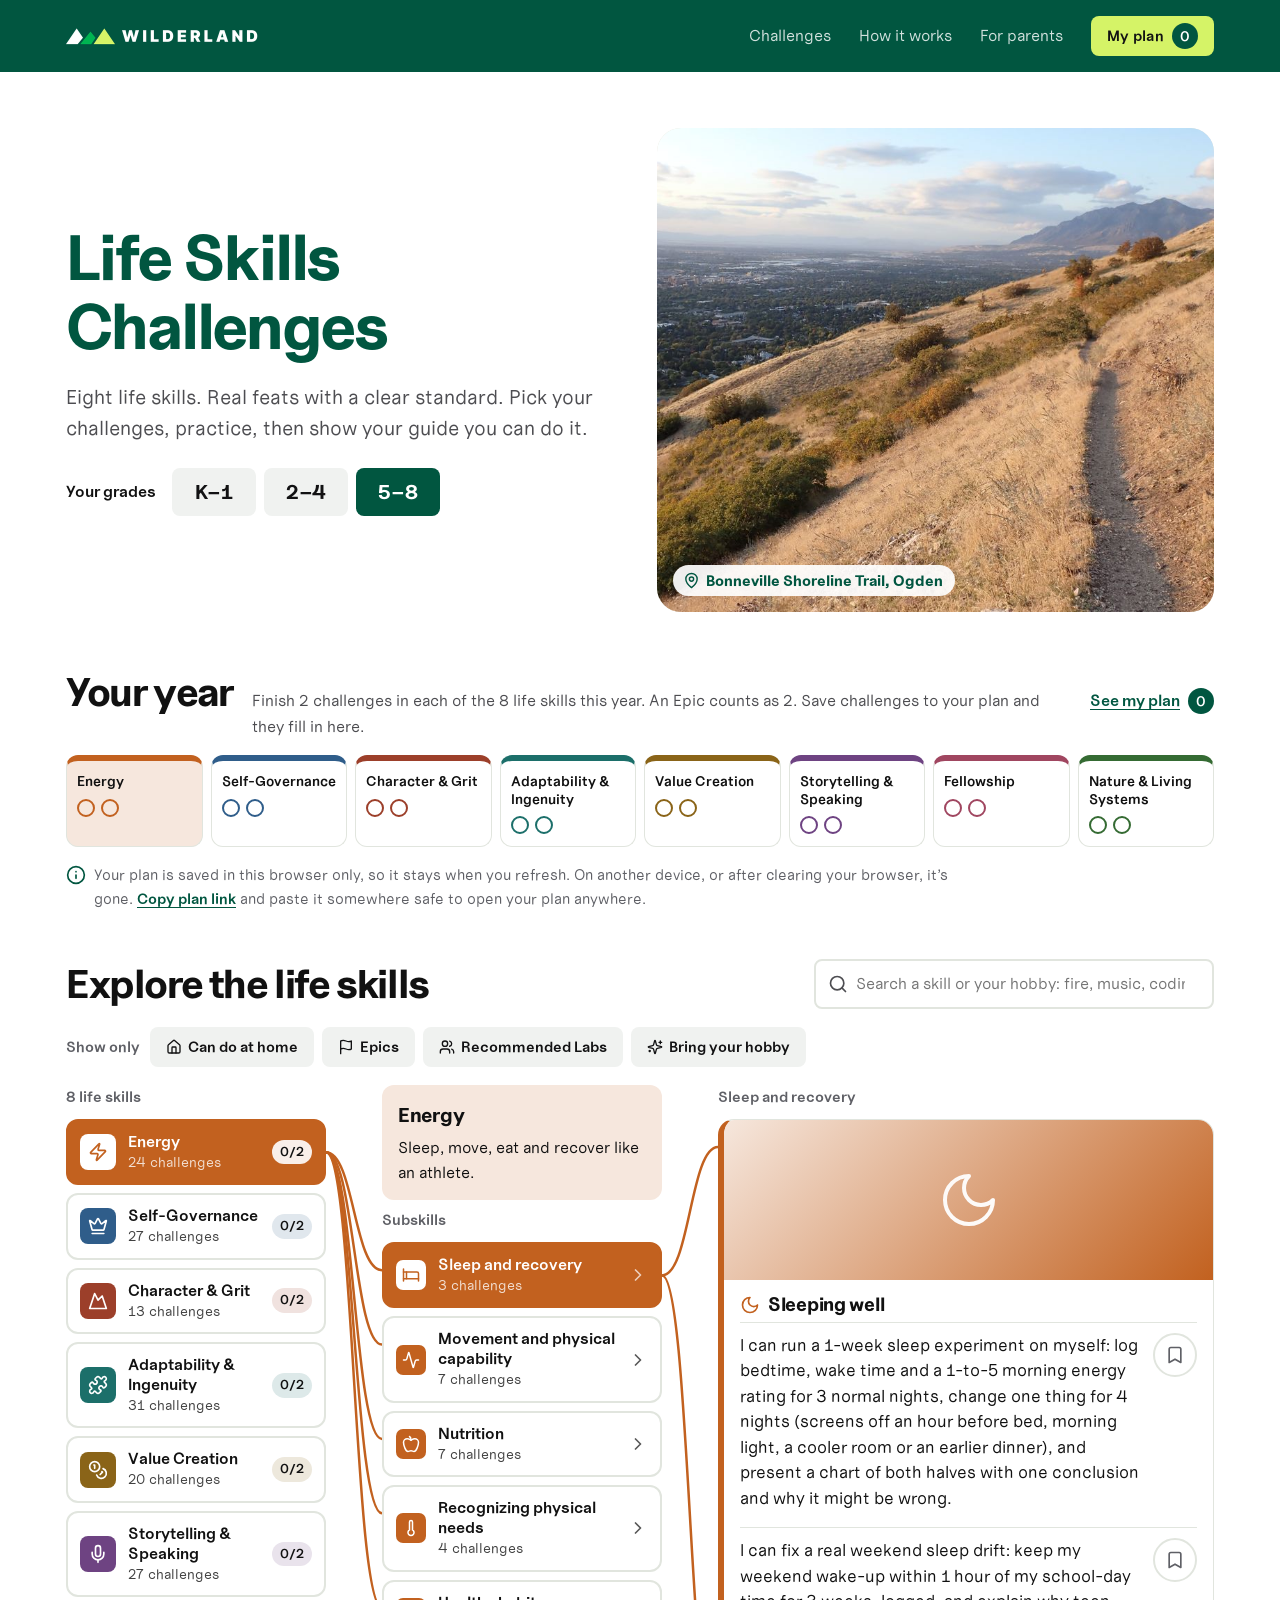
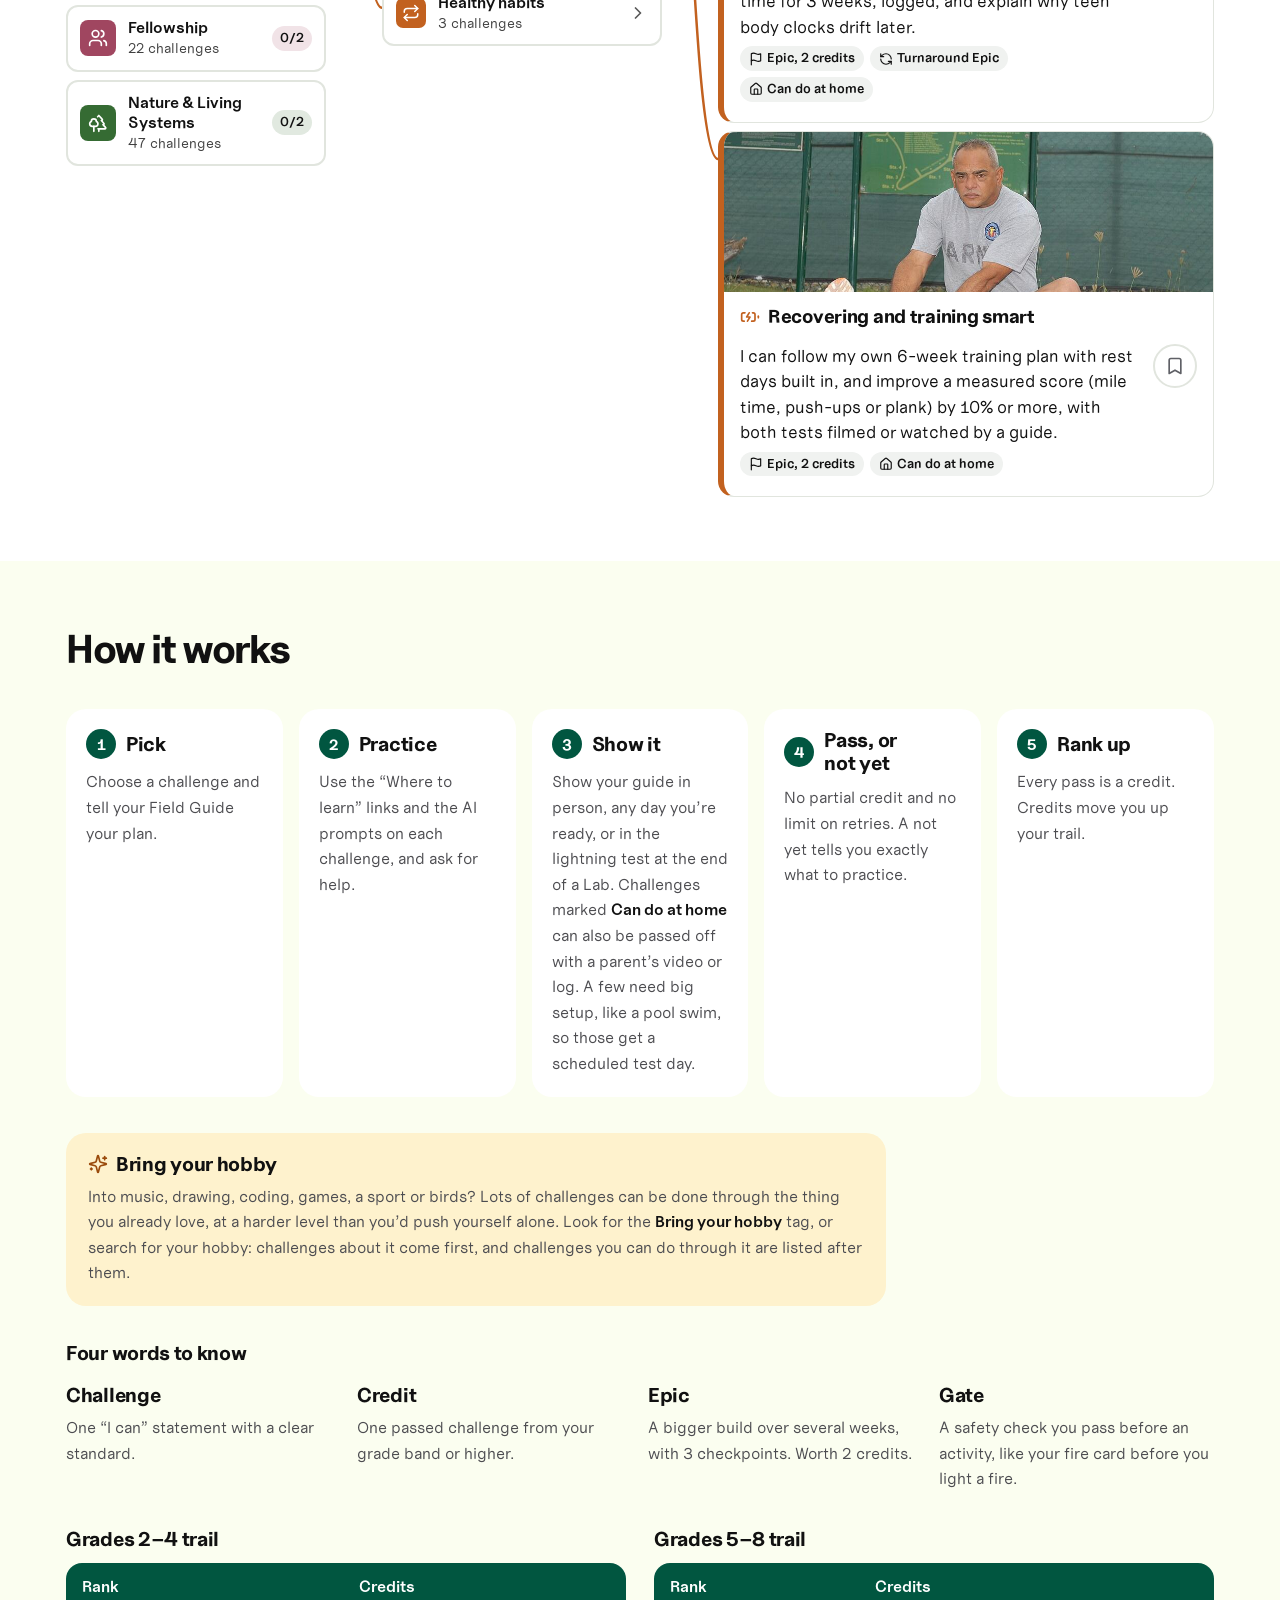
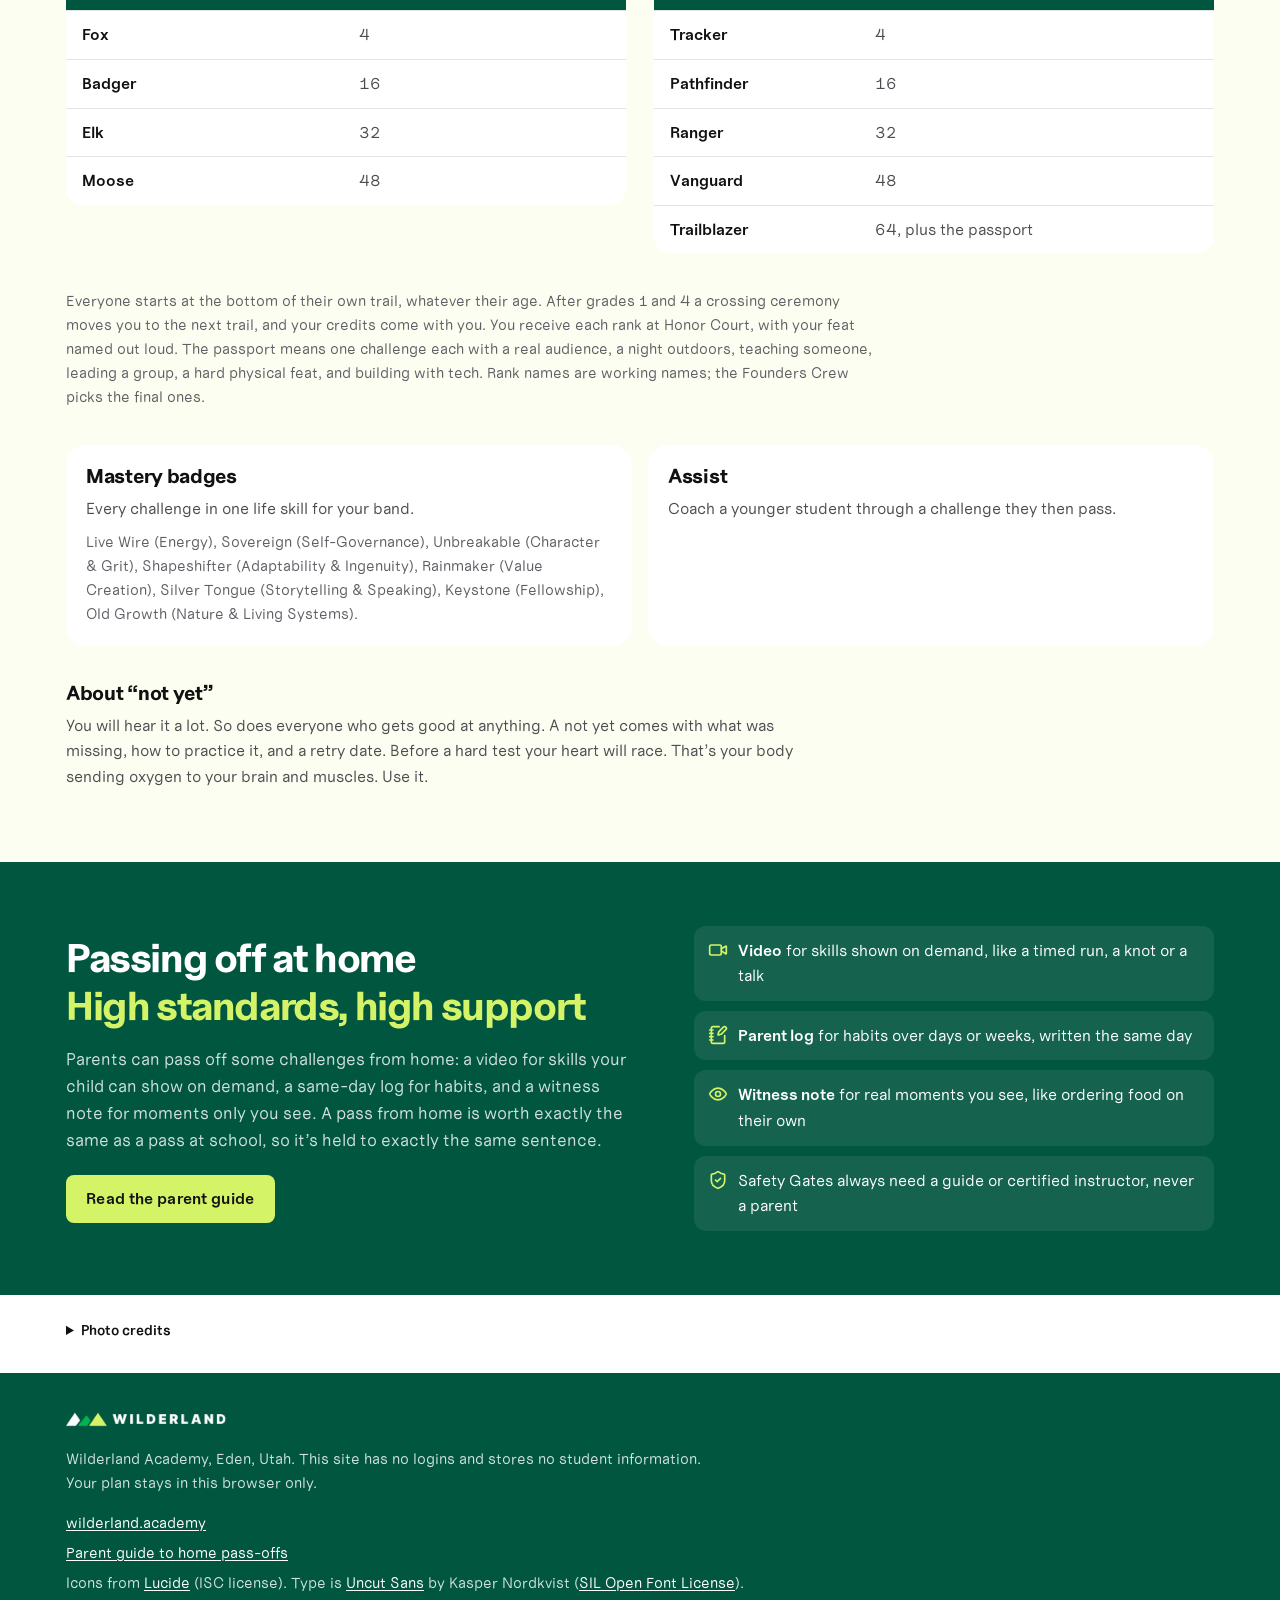
==== commit 41637858: "Add AI starter prompts to every challenge, and AI guidance for parents Each challenge gets 3 prompts" ====
--- a/index.html
+++ b/index.html
@@ -94,7 +94,7 @@
     <h2 id="how-title">How it works</h2>
     <ol class="steps">
       <li><h3>Pick</h3><p>Choose a challenge and tell your Field Guide your plan.</p></li>
-      <li><h3>Practice</h3><p>Use the “Where to learn” links on each challenge, and ask for help.</p></li>
+      <li><h3>Practice</h3><p>Use the “Where to learn” links and the AI prompts on each challenge, and ask for help.</p></li>
       <li><h3>Show it</h3><p>Show your guide in person, any day you’re ready, or in the lightning test at the end of a Lab. Challenges marked <b>Can do at home</b> can also be passed off with a parent’s video or log. A few need big setup, like a pool swim, so those get a scheduled test day.</p></li>
       <li><h3>Pass, or not yet</h3><p>No partial credit and no limit on retries. A not yet tells you exactly what to practice.</p></li>
       <li><h3>Rank up</h3><p>Every pass is a credit. Credits move you up your trail.</p></li>
@@ -215,6 +215,7 @@
 <div id="toast" class="toast" role="status" aria-live="polite"></div>
 
 <script src="data.js"></script>
+<script src="ai.js"></script>
 <script src="app.js"></script>
 </body>
 </html>
--- a/styles.css
+++ b/styles.css
@@ -161,7 +161,7 @@
 
 /* ---------- how it works: a full-width pale lime band, like the school's program sections ---------- */
 .band-lime{background:var(--lime-tint)}
-.how{padding:64px 0 72px;display:flex;flex-direction:column;gap:36px}
+.how{padding-block:64px 72px;display:flex;flex-direction:column;gap:36px}
 .how>h2{max-width:20em}
 .steps{list-style:none;padding:0;margin:0;display:grid;grid-template-columns:repeat(5,minmax(0,1fr));gap:16px;counter-reset:s}
 .steps li{counter-increment:s;background:var(--card);border-radius:20px;padding:20px}
@@ -185,7 +185,7 @@
 
 /* ---------- parents band: deep green, like the school's results section ---------- */
 .band-green{background:var(--green);color:var(--on-dark-2)}
-.parents-cta{padding:64px 0;display:grid;grid-template-columns:minmax(0,1.1fr) minmax(0,1fr);gap:24px 56px;align-items:center}
+.parents-cta{padding-block:64px;display:grid;grid-template-columns:minmax(0,1.1fr) minmax(0,1fr);gap:24px 56px;align-items:center}
 .parents-cta h2{color:var(--on-dark)}
 .parents-cta h2 span{display:block;color:var(--lime)}
 .parents-cta p{font-size:17px;max-width:36em;margin-top:16px}
@@ -281,7 +281,7 @@
   .search{flex:1 1 100%}
   .band{min-width:0;flex:1 1 0;font-size:18px}
   .bands-label{flex:1 1 100%}
-  .how{padding:48px 0 56px}
+  .how{padding-block:48px 56px}
   .sheet{width:100vw;max-width:100vw;max-height:100vh;height:100vh;border-radius:0;margin:0}
   .home-box{margin:0 16px}
 }
@@ -375,3 +375,16 @@
   .doc-hero{grid-template-columns:1fr;padding-top:36px}
   .two,.example{grid-template-columns:1fr}
 }
+
+/* AI starter prompts in each challenge */
+.ai-sec h3{display:flex;align-items:center;gap:8px}
+.ai-sec h3 .ic{color:var(--green)}
+.ai-note{font-size:15px;color:var(--muted)}
+.ai-list{list-style:none;margin:6px 0 0;padding:0;display:flex;flex-direction:column;gap:10px}
+.ai-list li{background:var(--lime-tint);border-radius:12px;padding:12px 14px}
+.ai-head{display:flex;gap:10px 14px;align-items:center;justify-content:space-between;flex-wrap:wrap}
+.ai-head b{display:block;color:var(--ink)}
+.ai-head span{font-size:14px;color:var(--muted)}
+.ai-list details{margin-top:6px}
+.ai-list summary{cursor:pointer;font-size:14px;font-weight:600;color:var(--green)}
+.ai-list .template{margin-top:8px;font-size:14px;max-width:none}
